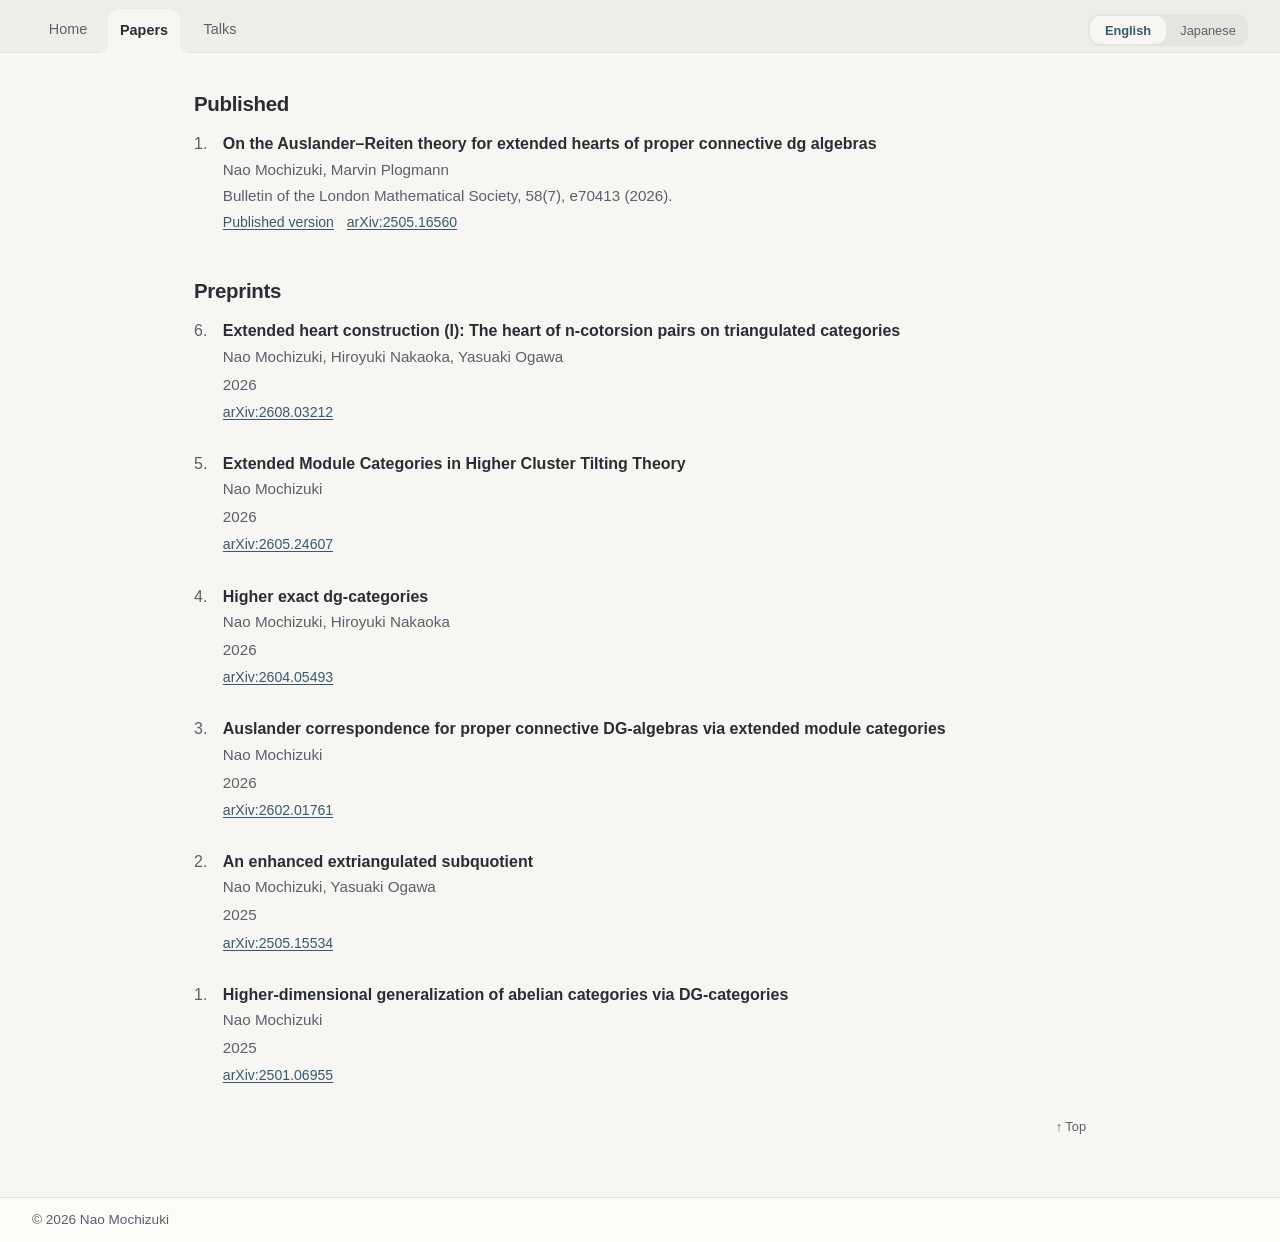
==== papers.html @ cc618078 "Slightly enlarge profile link text while keeping one row" ====
<!DOCTYPE html>
<html lang="en">
<head>
    <meta charset="UTF-8">
    <meta name="viewport" content="width=device-width, initial-scale=1.0">
    <meta name="description" content="Nao Mochizuki's papers">
    <link rel="canonical" href="https://naokichi118.github.io/papers.html">
    <title>Papers | Nao Mochizuki</title>
    <link rel="icon" href="favicon.svg" type="image/svg+xml">
    <link rel="stylesheet" href="styles.20261114.min.css?v=20261118-linktype">
</head>
<body data-lang="en">
    <header class="site-header">
        <div class="container header-top">
            <div class="header-actions nav-actions">
                <a class="header-link" href="/?v=20261112-13">
                    Home
                </a>
                <a class="header-link" href="papers.html?v=20261112-13" aria-current="page">
                    Papers
                </a>
                <a class="header-link" href="talks.html?v=20261112-13">
                    Talks
                </a>
            </div>
            <div class="header-actions language-actions" role="group" aria-label="Language">
                <button class="language-option" type="button" data-language="en" aria-pressed="true">English</button>
                <button class="language-option" type="button" data-language="ja" aria-pressed="false">Japanese</button>
            </div>
        </div>
    </header>

    <main id="page-top">
        <div class="container content-page">
            <div class="main-content">
                <section class="section alt">
                    <div class="content-section-inner">
                        <h2>Published</h2>
                        <div class="published-grid">
                            <article class="published-card">
                                <div class="published-header">
                                    <h3 class="published-title">On the Auslander–Reiten theory for extended hearts of proper connective dg algebras</h3>
                                </div>
                                <p class="published-authors">Nao Mochizuki, Marvin Plogmann</p>
                                <p class="published-venue">Bulletin of the London Mathematical Society, 58(7), e70413 (2026).</p>
                                <div class="published-links">
                                    <a href="https://londmathsoc.onlinelibrary.wiley.com/doi/full/10.1112/blms.70413" class="badge-arxiv" target="_blank" rel="noopener noreferrer">Published version</a>
                                    <a href="https://arxiv.org/abs/2505.16560" class="badge-arxiv" target="_blank" rel="noopener noreferrer">arXiv:2505.16560</a>
                                </div>
                            </article>
                        </div>
                    </div>
                </section>

                <section class="section">
                    <div class="content-section-inner">
                        <h2>Preprints</h2>
                        <div class="preprints-grid">
                            <article class="preprint-card">
                                <div class="preprint-header">
                                    <h3 class="preprint-title">Extended heart construction (I): The heart of n-cotorsion pairs on triangulated categories</h3>
                                </div>
                                <p class="preprint-authors">Nao Mochizuki, Hiroyuki Nakaoka, Yasuaki Ogawa</p>
                                <p class="paper-year">2026</p>
                                <div class="preprint-links">
                                    <a href="https://arxiv.org/abs/2608.03212" class="badge-arxiv" target="_blank" rel="noopener noreferrer">arXiv:2608.03212</a>
                                </div>
                            </article>
                            <article class="preprint-card">
                                <div class="preprint-header">
                                    <h3 class="preprint-title">Extended Module Categories in Higher Cluster Tilting Theory</h3>
                                </div>
                                <p class="preprint-authors">Nao Mochizuki</p>
                                <p class="paper-year">2026</p>
                                <div class="preprint-links">
                                    <a href="https://arxiv.org/abs/2605.24607" class="badge-arxiv" target="_blank" rel="noopener noreferrer">arXiv:2605.24607</a>
                                </div>
                            </article>
                            <article class="preprint-card">
                                <div class="preprint-header">
                                    <h3 class="preprint-title">Higher exact dg-categories</h3>
                                </div>
                                <p class="preprint-authors">Nao Mochizuki, Hiroyuki Nakaoka</p>
                                <p class="paper-year">2026</p>
                                <div class="preprint-links">
                                    <a href="https://arxiv.org/abs/2604.05493" class="badge-arxiv" target="_blank" rel="noopener noreferrer">arXiv:2604.05493</a>
                                </div>
                            </article>
                            <article class="preprint-card">
                                <div class="preprint-header">
                                    <h3 class="preprint-title">Auslander correspondence for proper connective DG-algebras via extended module categories</h3>
                                </div>
                                <p class="preprint-authors">Nao Mochizuki</p>
                                <p class="paper-year">2026</p>
                                <div class="preprint-links">
                                    <a href="https://arxiv.org/abs/2602.01761" class="badge-arxiv" target="_blank" rel="noopener noreferrer">arXiv:2602.01761</a>
                                </div>
                            </article>
                            <article class="preprint-card">
                                <div class="preprint-header">
                                    <h3 class="preprint-title">An enhanced extriangulated subquotient</h3>
                                </div>
                                <p class="preprint-authors">Nao Mochizuki, Yasuaki Ogawa</p>
                                <p class="paper-year">2025</p>
                                <div class="preprint-links">
                                    <a href="https://arxiv.org/abs/2505.15534" class="badge-arxiv" target="_blank" rel="noopener noreferrer">arXiv:2505.15534</a>
                                </div>
                            </article>
                            <article class="preprint-card">
                                <div class="preprint-header">
                                    <h3 class="preprint-title">Higher-dimensional generalization of abelian categories via DG-categories</h3>
                                </div>
                                <p class="preprint-authors">Nao Mochizuki</p>
                                <p class="paper-year">2025</p>
                                <div class="preprint-links">
                                    <a href="https://arxiv.org/abs/2501.06955" class="badge-arxiv" target="_blank" rel="noopener noreferrer">arXiv:2501.06955</a>
                                </div>
                            </article>
                        </div>
                    </div>
                </section>
                <div class="page-top-row"><a class="talk-top-link" href="#page-top">↑ Top</a></div>
            </div>
        </div>
    </main>

    <footer class="site-footer">
        <div class="container">
            <p>&copy; <span id="current-year"></span> Nao Mochizuki</p>
        </div>
    </footer>

    <script src="script.js?v=20261118-segment"></script>
</body>
</html>
---- styles.20261114.min.css ----
:root{--primary-color:#292e35;--secondary-color:#59616a;--accent-color:#385a70;--text-color:#292e35;--bg-color:#f7f6f2;--subtle-bg:#f0f1f2;--white:#fcfbf8;--border-color:#e1e3e5;--hover-color:#254457;--surface-shadow:0 8px 24px rgba(23,32,51,0.06);}*{margin:0;padding:0;box-sizing:border-box;}body{font-family:-apple-system,BlinkMacSystemFont,'Segoe UI','Roboto','Helvetica','Arial','Noto Sans JP',sans-serif;line-height:1.65;color:var(--text-color);background-color:var(--bg-color);-webkit-font-smoothing:antialiased;}.container{width:min(100%,1280px);margin:0 auto;padding:0 clamp(18px,3vw,32px);}.site-header{border-bottom:1px solid var(--border-color);padding:0.9rem 0;background-color:rgba(252,251,248,0.96);}.header-top{display:flex;justify-content:space-between;align-items:flex-start;gap:1rem;}.header-actions{display:flex;align-items:center;gap:0.5rem;flex-wrap:wrap;}.nav-actions{justify-content:flex-start;}.language-actions{justify-content:flex-end;margin-left:auto;}.header-link{background-color:var(--white);color:var(--text-color);border:1px solid var(--border-color);padding:0.42rem 0.85rem;border-radius:999px;cursor:pointer;font-size:0.9rem;font-weight:600;transition:background-color 0.2s ease,border-color 0.2s ease,color 0.2s ease;text-decoration:none;display:inline-flex;align-items:center;justify-content:center;}.nav-actions .header-link{width:5rem;height:2.5rem;flex:0 0 5rem;padding:0;border-radius:8px;}.header-link:hover{background-color:var(--subtle-bg);border-color:#bdbdbd;}.nav-actions .header-link[aria-current="page"]{background-color:#eaf0f4;}.header-link:focus-visible,.sidebar-link-button:focus-visible{outline:2px solid var(--hover-color);outline-offset:2px;}body[data-lang="en"] [lang="ja"]{display:none !important;}body[data-lang="ja"] [lang="en"]{display:none !important;}body[data-lang="en"] .talk-event-native[lang="ja"]{display:block !important;}.page-layout{display:grid;grid-template-columns:clamp(230px,21vw,300px) minmax(0,1fr);gap:clamp(1.25rem,2.5vw,2.25rem);align-items:start;padding-top:2rem;padding-bottom:3rem;}.content-page{padding-top:2rem;padding-bottom:3rem;}.sidebar{position:sticky;top:20px;border:1px solid var(--border-color);border-radius:16px;overflow:hidden;background-color:var(--white);box-shadow:var(--surface-shadow);}.sidebar-inner{padding:clamp(1rem,1.8vw,1.35rem);}.sidebar-image{width:100%;max-width:100%;margin-bottom:1rem;}.sidebar-image img{display:block;width:100%;aspect-ratio:16 / 10;object-fit:cover;object-position:center 12%;border-radius:12px;border:1px solid var(--border-color);}.sidebar-text h1{font-size:clamp(1.5rem,2vw,1.8rem);line-height:1.2;margin-bottom:0.65rem;}.sidebar-text h1 span{display:block;font-size:1em;color:var(--primary-color);margin-top:0;}.sidebar-links{container-type:inline-size;container-name:profile-links;margin-top:1rem;padding-top:1rem;border-top:1px solid var(--border-color);}.sidebar-links h2{font-size:0.95rem;font-weight:700;letter-spacing:0.04em;margin-bottom:0.85rem;color:var(--secondary-color);}.lead{font-size:0.92rem;line-height:1.55;color:var(--secondary-color);margin-bottom:0.35rem;}.main-content{min-width:0;}.content-section-inner{padding:0;}main{padding:0;}.section{padding:clamp(1.25rem,2vw,1.75rem);background-color:var(--white);border:1px solid var(--border-color);border-radius:16px;box-shadow:0 2px 10px rgba(23,32,51,0.035);}.section.alt{background-color:var(--white);}.sidebar.section{padding:0;box-shadow:var(--surface-shadow);}.section + .section{margin-top:1rem;}.section h2{font-size:clamp(1.28rem,1.6vw,1.5rem);line-height:1.25;letter-spacing:-0.015em;margin-bottom:1rem;padding-bottom:0.65rem;border-bottom:1px solid var(--border-color);}.section p,.section li{font-size:1rem;}.sidebar .lead{font-size:0.92rem;}.content-section-inner > p{max-width:75ch;}.profile-list,.career-list,.links-list{padding-left:1.25rem;}.profile-list{margin-top:0.75rem;}.profile-list li,.career-list li,.links-list li{margin-bottom:0.55rem;}.profile-list li::marker,.career-list li::marker{color:var(--accent-color);}.sidebar-links-list{list-style:none;padding-left:0;display:grid;grid-template-columns:repeat(2,minmax(0,1fr));gap:0.3rem;width:100%;}.sidebar-links-list li{margin-bottom:0;min-width:0;}.sidebar-links-list li:first-child{grid-column:1 / -1;}@container profile-links (min-width:360px){.sidebar-links-list{grid-template-columns:repeat(3,minmax(0,1fr));}.sidebar-links-list li:first-child{grid-column:auto;}}.sidebar-link-button{display:flex;align-items:center;justify-content:center;width:100%;height:44px;min-height:44px;padding:0.25rem 0.15rem;border:1px solid var(--border-color);border-radius:8px;background-color:var(--white);color:var(--text-color);text-decoration:none;font-size:0.8rem;line-height:1.3;letter-spacing:normal;white-space:nowrap;font-weight:600;transition:transform 0.15s ease,background-color 0.2s ease,border-color 0.2s ease,box-shadow 0.2s ease;box-shadow:0 1px 2px rgba(17,17,17,0.04);}.sidebar-link-button > span:last-child{min-width:0;white-space:nowrap;}.sidebar-link-button:hover{transform:translateY(-1px);background-color:var(--white);border-color:#bdbdbd;color:var(--text-color);box-shadow:0 4px 12px rgba(17,17,17,0.08);}.sidebar-link-icon{display:inline-flex;flex:0 0 14px;width:14px;height:14px;object-fit:contain;margin-right:3px;}.organization-grid,.preprints-grid,.published-grid,.talks-grid{display:grid;gap:0.8rem;}.preprint-card,.published-card,.talk-card{border:1px solid var(--border-color);border-radius:12px;background-color:#fbfcfe;padding:1rem 1.1rem;box-shadow:none;}.organization-title{font-size:1rem;line-height:1.5;margin-bottom:0.5rem;}.organization-meta{color:var(--secondary-color);font-size:0.92em;}.organization-meta strong{font-size:0.95em;}.preprint-card::before{width:fit-content;justify-self:start;content:"#" attr(data-order);display:inline-flex;align-items:center;border-radius:999px;padding:0.12rem 0.55rem;margin-top:0.1rem;background-color:#edf3ff;border:1px solid #cddcff;color:var(--accent-color);font-size:0.82rem;font-weight:600;line-height:1.3;grid-column:1;grid-row:1;}.preprint-card{display:grid;grid-template-columns:auto minmax(0,1fr);column-gap:0.65rem;align-items:start;}.preprint-header{display:flex;justify-content:space-between;align-items:flex-start;gap:0.8rem;grid-column:2;grid-row:1;min-width:0;}.preprint-title{font-size:1rem;line-height:1.5;}.preprint-authors{margin-top:0.65rem;color:var(--secondary-color);grid-column:1 / -1;}.preprint-links{margin-top:0.75rem;grid-column:1 / -1;}.published-card{border-color:#c8d0de;background:linear-gradient(180deg,#fbfcff 0%,#ffffff 100%);padding:1.15rem 1.2rem;display:grid;grid-template-columns:auto minmax(0,1fr);column-gap:0.65rem;row-gap:0.4rem;align-items:start;}.published-card::before{content:"#" attr(data-order);display:inline-flex;align-items:center;border-radius:999px;padding:0.12rem 0.55rem;background-color:#edf3ff;border:1px solid #cddcff;color:var(--accent-color);font-size:0.82rem;font-weight:600;line-height:1.3;width:fit-content;margin-top:0.1rem;grid-column:1;grid-row:1;}.published-header{display:flex;justify-content:space-between;align-items:flex-start;gap:0.8rem;grid-column:2;grid-row:1;min-width:0;}.published-title{font-size:1rem;line-height:1.5;margin:0;}.published-authors{margin:0;color:var(--secondary-color);line-height:1.45;grid-column:1 / -1;}.published-venue{margin:0;font-size:0.95rem;font-weight:600;color:var(--secondary-color);line-height:1.35;grid-column:1 / -1;}.published-links{margin-top:0.05rem;display:flex;flex-wrap:wrap;gap:0.45rem;grid-column:1 / -1;}.talk-header{display:flex;justify-content:space-between;align-items:flex-start;gap:0.8rem;}.talk-title{font-size:1rem;line-height:1.5;}.talk-date{border:1px solid var(--border-color);border-radius:999px;padding:0.12rem 0.55rem;font-size:0.85rem;color:var(--secondary-color);line-height:1.3;white-space:nowrap;}.talk-event{margin-top:0.3rem;color:var(--secondary-color);font-size:0.92em;}.section .organization-meta,.section .preprint-authors,.section .published-authors,.section .published-venue,.section .talk-event,.section .talk-location{font-size:1rem;line-height:1.5;}.organization-meta strong{font-size:inherit;}.badge-arxiv{display:inline-flex;align-items:center;border-radius:999px;padding:0.2rem 0.65rem;background-color:#edf3ff;border:1px solid #cddcff;font-size:0.88rem;font-weight:600;text-decoration:none;}a{color:var(--accent-color);}a:hover{color:var(--hover-color);}.site-footer{border-top:1px solid var(--border-color);padding:.75rem 0;color:var(--secondary-color);background-color:var(--white);}.site-footer p{font-size:.85rem;line-height:1.5;}@media (max-width:900px){.sidebar-link-button{font-size:0.8rem;}.page-layout{grid-template-columns:1fr;gap:1.25rem;padding-top:1.25rem;}.sidebar{position:static;}.sidebar-inner{display:grid;grid-template-columns:minmax(160px,220px) minmax(0,1fr);column-gap:1.25rem;align-items:center;}.sidebar-image{max-width:220px;margin-bottom:0;grid-row:1 / span 2;}.sidebar-links{grid-column:2;margin-top:0.75rem;padding-top:0.75rem;}}@media (max-width:768px){.container{width:100%;padding:0 18px;}.container.content-page{padding-top:1.25rem;padding-bottom:2rem;}.header-top{flex-direction:row;align-items:center;gap:0.5rem;padding-inline:12px;}.header-actions{flex-wrap:nowrap;gap:0.25rem;}.language-actions{justify-content:flex-end;margin-left:auto;flex:0 0 auto;}.header-link{padding:0.4rem 0.5rem;min-height:44px;font-size:0.8125rem;white-space:nowrap;}.nav-actions .header-link{width:3.75rem;height:44px;flex-basis:3.75rem;padding:0;}.site-header{padding:0.8rem 0;}.section{padding:1.1rem;}.section + .section{margin-top:0.5rem;}.content-section-inner{padding:0;}}@media (max-width:600px){.preprint-card,.published-card{grid-template-columns:minmax(0,1fr) auto;row-gap:0.65rem;padding:1rem;}.preprint-card::before,.published-card::before{grid-column:1;grid-row:1;margin-top:0;}.preprint-header,.published-header{display:contents;}.preprint-title,.published-title{grid-column:1 / -1;grid-row:2;}.preprint-authors,.preprint-links,.published-links{margin-top:0;}.sidebar-inner{display:block;}.sidebar-image{max-width:min(220px,100%);margin:0 auto 1rem;}.sidebar-text{text-align:center;}.sidebar-links{margin-top:0.85rem;}}@media (max-width:480px){.sidebar-image{max-width:min(220px,100%);}.sidebar-text h1{font-size:1.55rem;}.section p,.section li{font-size:0.95rem;}.talk-header{flex-direction:column-reverse;gap:0.4rem;}}.language-actions{gap:0;flex-wrap:nowrap;border:1px solid var(--border-color);border-radius:8px;overflow:hidden;}.language-option{width:5.5rem;height:38px;border:0;padding:0;background:var(--white);color:var(--text-color);font-family:inherit;font-size:0.9rem;font-weight:600;cursor:pointer;}.language-option + .language-option{border-left:1px solid var(--border-color);}.language-option[aria-pressed="true"]{background:#eaf0f4;}.language-option:focus-visible{outline:2px solid var(--accent-color);outline-offset:-3px;}@media (max-width:768px){.language-option{width:64px;height:42px;font-size:12px;}}@media (max-width:360px){.nav-actions .header-link{width:48px;flex-basis:48px;font-size:12px;}}.affiliation-university{white-space:nowrap;}@media (max-width:768px){.container.page-layout{padding-top:1.25rem;padding-bottom:3rem;}}.sidebar .profile-email{margin-top:0.6rem;font-size:0.8rem;overflow-wrap:anywhere;color:var(--secondary-color);}.sidebar-links-list{grid-template-columns:1fr;}@container profile-links (min-width:360px){.sidebar-links-list{grid-template-columns:repeat(2,minmax(0,1fr));}}.sidebar-links-list .sidebar-link-button{width:fit-content;height:auto;min-height:0;padding:3px 0;margin-inline:auto;border:0;border-radius:0;background:transparent;color:var(--accent-color);font-size:0.8rem;font-weight:400;box-shadow:none;transition:none;}.sidebar-links-list .sidebar-link-button:hover{transform:none;background:transparent;box-shadow:none;text-decoration:underline;}.organization-grid{gap:1rem;}.organization-item{padding:0;border:0;background:none;box-shadow:none;}.organization-item .organization-title{font-size:0.95rem;font-weight:600;margin-bottom:0.2rem;line-height:1.45;}.organization-item .organization-meta{font-size:0.85rem;line-height:1.5;margin:0.1rem 0;}.preprints-grid,.published-grid,.talks-grid{gap:0.65rem;}.preprint-card,.published-card,.talk-card{padding:0.75rem 0.9rem;}.preprint-header,.published-header,.talk-header{gap:0.6rem;}.preprint-authors{margin-top:0.45rem;}.preprint-links{margin-top:0.5rem;}@media (max-width:600px){.preprint-card,.published-card{row-gap:0.5rem;}.preprint-authors,.preprint-links{margin-top:0;}}.preprint-card,.published-card{padding:0.6rem 0.8rem;row-gap:0.3rem;}.preprints-grid,.published-grid{gap:0.5rem;}.preprint-authors,.preprint-links{margin-top:0.25rem;}.preprint-links,.published-links{display:flex;flex-wrap:wrap;gap:0.25rem 0.8rem;}.preprint-links .badge-arxiv,.published-links .badge-arxiv{display:inline;border:0;border-radius:0;background:none;padding:0;font-size:0.88rem;font-weight:400;text-decoration:underline;text-underline-offset:2px;}@media (max-width:600px){.preprint-authors,.preprint-links{margin-top:0;}}@media (min-width:901px){.sidebar-inner{padding:.8rem;}}@media (max-width:600px){.sidebar-image{max-width:min(280px,100%);margin-bottom:.8rem;}}.page-layout > .main-content > .section{padding:.35rem .25rem;border:0;border-radius:0;background:transparent;box-shadow:none;}.page-layout > .main-content > .section + .section{margin-top:2rem;}.page-layout > .main-content > .section h2{border-bottom:0;padding-bottom:0;margin-bottom:.8rem;}.content-page > .main-content > .section{padding:.35rem .25rem;border:0;border-radius:0;background:transparent;box-shadow:none;}.content-page > .main-content > .section + .section{margin-top:2rem;}.content-page > .main-content > .section h2{border-bottom:0;padding-bottom:0;margin-bottom:1rem;}.content-page .preprint-card,.content-page .published-card,.content-page .talk-card{padding:0;border:0;border-radius:0;background:transparent;box-shadow:none;}.content-page .preprints-grid,.content-page .published-grid,.content-page .talks-grid{gap:1.5rem;}.talk-event a{text-decoration:underline;text-underline-offset:2px;}.content-page .preprint-card,.content-page .published-card{display:block;}.content-page .preprint-card::before,.content-page .published-card::before{display:none;}.content-page .preprint-header,.content-page .published-header{display:block;}.content-page .preprint-title,.content-page .published-title{font-weight:600;}.content-page .preprint-authors,.content-page .published-authors,.content-page .published-venue,.content-page .paper-year{margin:.2rem 0 0;font-size:.95rem;font-weight:400;}.content-page .paper-year{color:var(--secondary-color);}.content-page .preprint-links,.content-page .published-links{margin-top:.25rem;}.content-page .talk-header{display:block;}.content-page .talk-title{font-weight:600;}.content-page .talk-date{border:0;border-radius:0;background:transparent;padding:0;margin-top:.2rem;font-size:.9rem;font-weight:400;}.content-page .talk-event,.content-page .talk-location{margin-top:.2rem;font-size:.95rem;}.content-page .preprint-card,.content-page .published-card,.content-page .talk-card{position:relative;padding-left:1.8rem;}.content-page .preprint-card::before,.content-page .published-card::before,.content-page .talk-card::before{content:attr(data-order) ".";display:block;position:absolute;left:0;top:0;margin:0;padding:0;border:0;border-radius:0;background:transparent;color:var(--secondary-color);font-size:1rem;line-height:1.5;font-weight:400;}.profile-list li::marker{color:var(--secondary-color);}.container.content-page{max-width:964px;}.content-page .preprints-grid,.content-page .published-grid,.content-page .talks-grid{gap:1.75rem;}.content-page .preprint-authors,.content-page .published-authors{margin-top:.15rem;}.talk-year-heading{font-size:1.15rem;line-height:1.4;color:var(--primary-color);margin:1rem 0 -.75rem;font-weight:600;}.talk-year-heading:first-child{margin-top:0;}.header-top{align-items:center;flex-wrap:nowrap;gap:.5rem;}.nav-actions{gap:.25rem;flex-wrap:nowrap;}.nav-actions .header-link{width:4.5rem;flex:0 0 4.5rem;height:44px;border:0;border-radius:5px;background:transparent;box-shadow:none;font-size:.9rem;font-weight:500;transition:none;text-decoration:none;}.nav-actions .header-link:hover{background:transparent;color:var(--accent-color);}.nav-actions .header-link[aria-current="page"]{background:#edf2f4;color:var(--accent-color);}.language-actions{border:0;border-radius:5px;background:#f0f1ef;}.language-option{width:74px;height:44px;background:transparent;font-size:.8rem;font-weight:500;}.language-option + .language-option{border-left:0;}.language-option[aria-pressed="true"]{background:#edf2f4;color:var(--accent-color);}@media (max-width:768px){.nav-actions .header-link{width:54px;flex-basis:54px;font-size:13px;}.language-option{width:60px;font-size:11px;}}@media (max-width:360px){.header-top{gap:.25rem;}.nav-actions{gap:0;}.nav-actions .header-link{width:46px;flex-basis:46px;}.language-option{width:56px;}}.site-header{padding:.65rem 0 0;background:#eeede8;}.header-top{align-items:flex-end;}.nav-actions{align-items:flex-end;}.nav-actions .header-link{position:relative;border-radius:12px 12px 0 0;background:transparent;color:var(--secondary-color);}.nav-actions .header-link[aria-current="page"]{z-index:1;margin-bottom:-1px;height:45px;background:var(--bg-color);color:var(--primary-color);font-weight:600;}.nav-actions .header-link[aria-current="page"]::before,.nav-actions .header-link[aria-current="page"]::after{content:"";position:absolute;bottom:0;width:10px;height:10px;pointer-events:none;}.nav-actions .header-link[aria-current="page"]::before{left:-10px;background:radial-gradient(circle at 0 0,transparent 10px,var(--bg-color) 10.5px);}.nav-actions .header-link[aria-current="page"]::after{right:-10px;background:radial-gradient(circle at 100% 0,transparent 10px,var(--bg-color) 10.5px);}.language-actions{margin-bottom:6px;}.site-header{padding-top:.5rem;}.nav-actions .header-link[aria-current="page"]{height:44px;}.language-actions{margin-bottom:0;}.language-actions{position:relative;isolation:isolate;overflow:visible;background:transparent;border-radius:12px;}.language-actions::before{content:"";position:absolute;inset:6px 0;z-index:-2;border-radius:12px;background:#e5e5df;}.language-option,.language-option[aria-pressed="true"]{position:relative;background:transparent;color:var(--secondary-color);border-radius:12px;transition:none;}.language-option[aria-pressed="true"]{color:var(--accent-color);font-weight:600;}.language-option[aria-pressed="true"]::before{content:"";position:absolute;inset:8px 2px;z-index:-1;border-radius:10px;background:var(--bg-color);}.language-option{width:80px;}@media (max-width:768px){.language-option{width:66px;}}@media (max-width:360px){.language-option{width:62px;}}.talks-heading-row{display:flex;align-items:center;gap:1rem;margin-bottom:1.25rem;}.content-page > .main-content > .section .talks-heading-row h2{margin:0;padding:0;}.talk-year-nav{display:flex;gap:.35rem;}.talk-year-nav a{display:inline-flex;align-items:center;justify-content:center;min-width:52px;min-height:44px;padding:0 .5rem;border-radius:8px;background:#eeede8;color:var(--accent-color);font-size:.85rem;text-decoration:none;}.talk-year-nav a:hover{background:#e5e5df;}.talk-year-heading{scroll-margin-top:70px;}#talks-top{scroll-margin-top:70px;}.talk-top-link{justify-self:end;display:inline-flex;align-items:center;min-height:44px;padding:0 .25rem;color:var(--secondary-color);font-size:.8rem;text-decoration:none;}.talk-top-link:hover{color:var(--accent-color);}.page-top-row{display:flex;justify-content:flex-end;margin-top:.75rem;}#page-top{scroll-margin-top:60px;}.sidebar-links{border-top:0;padding-top:0;}.sidebar-links-list{display:flex;flex-wrap:nowrap;justify-content:center;gap:4px;width:calc(100% + 16px);margin-inline:-8px;}.sidebar-links-list li{flex:0 0 auto;}.sidebar-links-list .sidebar-link-button{font-size:12px;}.sidebar-links-list .sidebar-link-icon{width:12px;height:12px;flex-basis:12px;margin-right:1px;}@container profile-links (min-width:250px){.sidebar-links-list{gap:6px;}.sidebar-links-list .sidebar-link-button{font-size:13px;}.sidebar-links-list .sidebar-link-icon{width:14px;height:14px;flex-basis:14px;margin-right:2px;}}
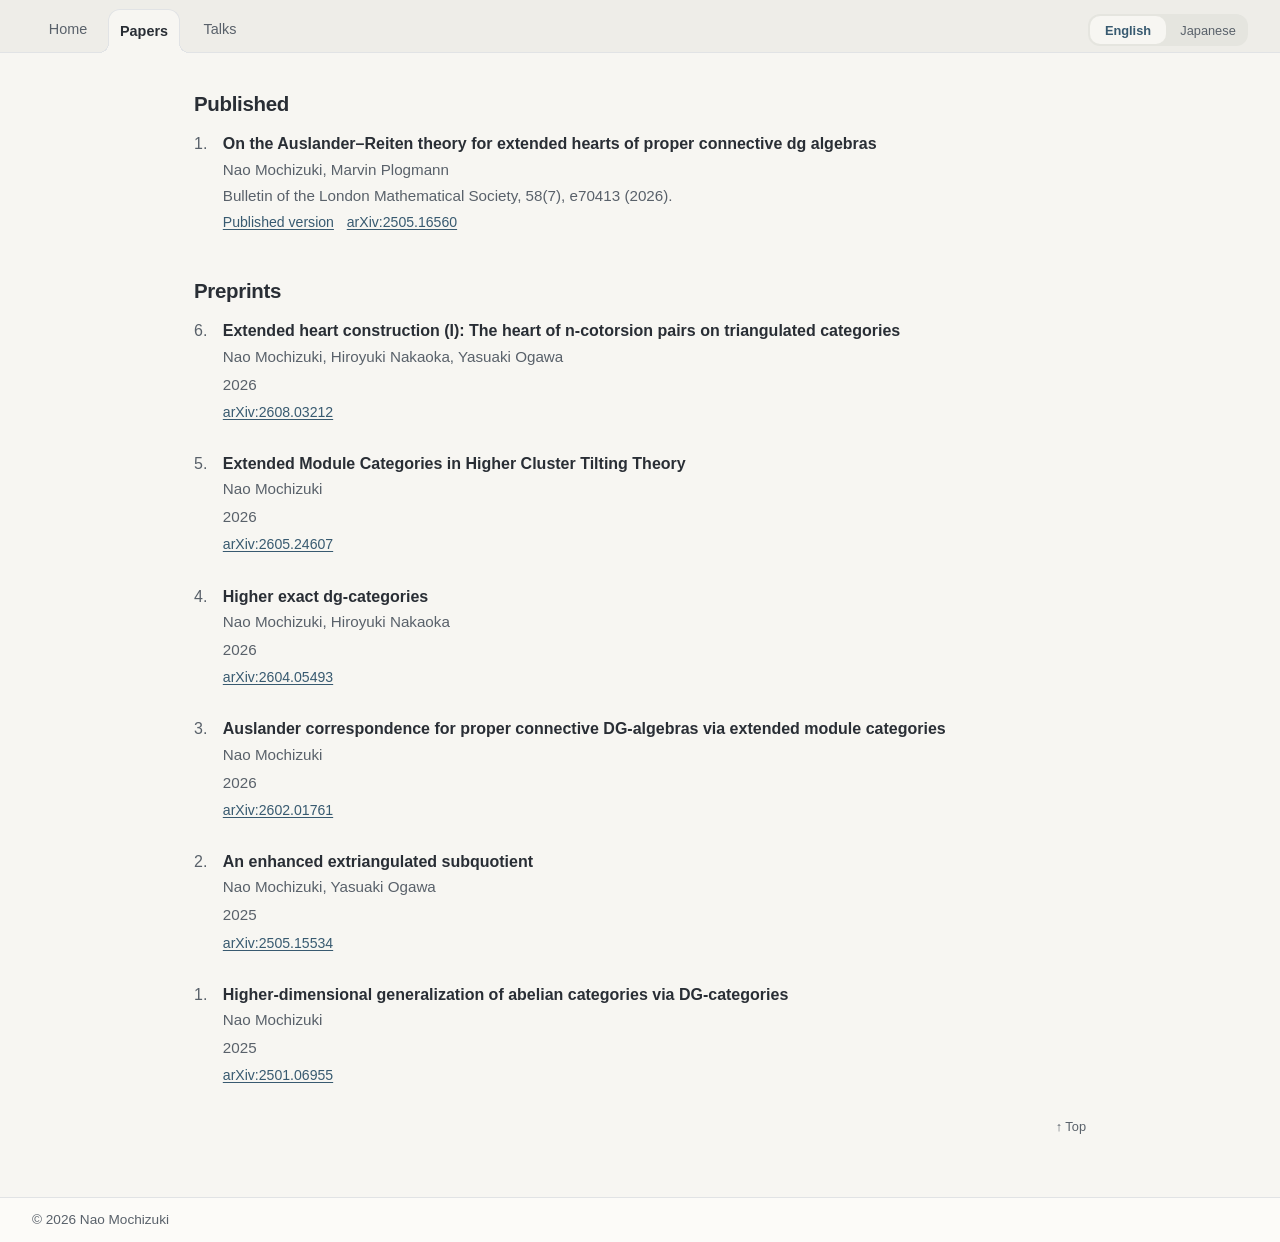
==== commit 3b35d985: "Smooth tab outlines and enlarge desktop email instead of year links" ====
--- a/papers.html
+++ b/papers.html
@@ -7,7 +7,7 @@
     <link rel="canonical" href="https://naokichi118.github.io/papers.html">
     <title>Papers | Nao Mochizuki</title>
     <link rel="icon" href="favicon.svg" type="image/svg+xml">
-    <link rel="stylesheet" href="styles.20261114.min.css?v=20261118-linktype">
+    <link rel="stylesheet" href="styles.20261114.min.css?v=20261118-tab-outline">
 </head>
 <body data-lang="en">
     <header class="site-header">
--- a/styles.20261114.min.css
+++ b/styles.20261114.min.css
@@ -1 +1 @@
-:root{--primary-color:#292e35;--secondary-color:#59616a;--accent-color:#385a70;--text-color:#292e35;--bg-color:#f7f6f2;--subtle-bg:#f0f1f2;--white:#fcfbf8;--border-color:#e1e3e5;--hover-color:#254457;--surface-shadow:0 8px 24px rgba(23,32,51,0.06);}*{margin:0;padding:0;box-sizing:border-box;}body{font-family:-apple-system,BlinkMacSystemFont,'Segoe UI','Roboto','Helvetica','Arial','Noto Sans JP',sans-serif;line-height:1.65;color:var(--text-color);background-color:var(--bg-color);-webkit-font-smoothing:antialiased;}.container{width:min(100%,1280px);margin:0 auto;padding:0 clamp(18px,3vw,32px);}.site-header{border-bottom:1px solid var(--border-color);padding:0.9rem 0;background-color:rgba(252,251,248,0.96);}.header-top{display:flex;justify-content:space-between;align-items:flex-start;gap:1rem;}.header-actions{display:flex;align-items:center;gap:0.5rem;flex-wrap:wrap;}.nav-actions{justify-content:flex-start;}.language-actions{justify-content:flex-end;margin-left:auto;}.header-link{background-color:var(--white);color:var(--text-color);border:1px solid var(--border-color);padding:0.42rem 0.85rem;border-radius:999px;cursor:pointer;font-size:0.9rem;font-weight:600;transition:background-color 0.2s ease,border-color 0.2s ease,color 0.2s ease;text-decoration:none;display:inline-flex;align-items:center;justify-content:center;}.nav-actions .header-link{width:5rem;height:2.5rem;flex:0 0 5rem;padding:0;border-radius:8px;}.header-link:hover{background-color:var(--subtle-bg);border-color:#bdbdbd;}.nav-actions .header-link[aria-current="page"]{background-color:#eaf0f4;}.header-link:focus-visible,.sidebar-link-button:focus-visible{outline:2px solid var(--hover-color);outline-offset:2px;}body[data-lang="en"] [lang="ja"]{display:none !important;}body[data-lang="ja"] [lang="en"]{display:none !important;}body[data-lang="en"] .talk-event-native[lang="ja"]{display:block !important;}.page-layout{display:grid;grid-template-columns:clamp(230px,21vw,300px) minmax(0,1fr);gap:clamp(1.25rem,2.5vw,2.25rem);align-items:start;padding-top:2rem;padding-bottom:3rem;}.content-page{padding-top:2rem;padding-bottom:3rem;}.sidebar{position:sticky;top:20px;border:1px solid var(--border-color);border-radius:16px;overflow:hidden;background-color:var(--white);box-shadow:var(--surface-shadow);}.sidebar-inner{padding:clamp(1rem,1.8vw,1.35rem);}.sidebar-image{width:100%;max-width:100%;margin-bottom:1rem;}.sidebar-image img{display:block;width:100%;aspect-ratio:16 / 10;object-fit:cover;object-position:center 12%;border-radius:12px;border:1px solid var(--border-color);}.sidebar-text h1{font-size:clamp(1.5rem,2vw,1.8rem);line-height:1.2;margin-bottom:0.65rem;}.sidebar-text h1 span{display:block;font-size:1em;color:var(--primary-color);margin-top:0;}.sidebar-links{container-type:inline-size;container-name:profile-links;margin-top:1rem;padding-top:1rem;border-top:1px solid var(--border-color);}.sidebar-links h2{font-size:0.95rem;font-weight:700;letter-spacing:0.04em;margin-bottom:0.85rem;color:var(--secondary-color);}.lead{font-size:0.92rem;line-height:1.55;color:var(--secondary-color);margin-bottom:0.35rem;}.main-content{min-width:0;}.content-section-inner{padding:0;}main{padding:0;}.section{padding:clamp(1.25rem,2vw,1.75rem);background-color:var(--white);border:1px solid var(--border-color);border-radius:16px;box-shadow:0 2px 10px rgba(23,32,51,0.035);}.section.alt{background-color:var(--white);}.sidebar.section{padding:0;box-shadow:var(--surface-shadow);}.section + .section{margin-top:1rem;}.section h2{font-size:clamp(1.28rem,1.6vw,1.5rem);line-height:1.25;letter-spacing:-0.015em;margin-bottom:1rem;padding-bottom:0.65rem;border-bottom:1px solid var(--border-color);}.section p,.section li{font-size:1rem;}.sidebar .lead{font-size:0.92rem;}.content-section-inner > p{max-width:75ch;}.profile-list,.career-list,.links-list{padding-left:1.25rem;}.profile-list{margin-top:0.75rem;}.profile-list li,.career-list li,.links-list li{margin-bottom:0.55rem;}.profile-list li::marker,.career-list li::marker{color:var(--accent-color);}.sidebar-links-list{list-style:none;padding-left:0;display:grid;grid-template-columns:repeat(2,minmax(0,1fr));gap:0.3rem;width:100%;}.sidebar-links-list li{margin-bottom:0;min-width:0;}.sidebar-links-list li:first-child{grid-column:1 / -1;}@container profile-links (min-width:360px){.sidebar-links-list{grid-template-columns:repeat(3,minmax(0,1fr));}.sidebar-links-list li:first-child{grid-column:auto;}}.sidebar-link-button{display:flex;align-items:center;justify-content:center;width:100%;height:44px;min-height:44px;padding:0.25rem 0.15rem;border:1px solid var(--border-color);border-radius:8px;background-color:var(--white);color:var(--text-color);text-decoration:none;font-size:0.8rem;line-height:1.3;letter-spacing:normal;white-space:nowrap;font-weight:600;transition:transform 0.15s ease,background-color 0.2s ease,border-color 0.2s ease,box-shadow 0.2s ease;box-shadow:0 1px 2px rgba(17,17,17,0.04);}.sidebar-link-button > span:last-child{min-width:0;white-space:nowrap;}.sidebar-link-button:hover{transform:translateY(-1px);background-color:var(--white);border-color:#bdbdbd;color:var(--text-color);box-shadow:0 4px 12px rgba(17,17,17,0.08);}.sidebar-link-icon{display:inline-flex;flex:0 0 14px;width:14px;height:14px;object-fit:contain;margin-right:3px;}.organization-grid,.preprints-grid,.published-grid,.talks-grid{display:grid;gap:0.8rem;}.preprint-card,.published-card,.talk-card{border:1px solid var(--border-color);border-radius:12px;background-color:#fbfcfe;padding:1rem 1.1rem;box-shadow:none;}.organization-title{font-size:1rem;line-height:1.5;margin-bottom:0.5rem;}.organization-meta{color:var(--secondary-color);font-size:0.92em;}.organization-meta strong{font-size:0.95em;}.preprint-card::before{width:fit-content;justify-self:start;content:"#" attr(data-order);display:inline-flex;align-items:center;border-radius:999px;padding:0.12rem 0.55rem;margin-top:0.1rem;background-color:#edf3ff;border:1px solid #cddcff;color:var(--accent-color);font-size:0.82rem;font-weight:600;line-height:1.3;grid-column:1;grid-row:1;}.preprint-card{display:grid;grid-template-columns:auto minmax(0,1fr);column-gap:0.65rem;align-items:start;}.preprint-header{display:flex;justify-content:space-between;align-items:flex-start;gap:0.8rem;grid-column:2;grid-row:1;min-width:0;}.preprint-title{font-size:1rem;line-height:1.5;}.preprint-authors{margin-top:0.65rem;color:var(--secondary-color);grid-column:1 / -1;}.preprint-links{margin-top:0.75rem;grid-column:1 / -1;}.published-card{border-color:#c8d0de;background:linear-gradient(180deg,#fbfcff 0%,#ffffff 100%);padding:1.15rem 1.2rem;display:grid;grid-template-columns:auto minmax(0,1fr);column-gap:0.65rem;row-gap:0.4rem;align-items:start;}.published-card::before{content:"#" attr(data-order);display:inline-flex;align-items:center;border-radius:999px;padding:0.12rem 0.55rem;background-color:#edf3ff;border:1px solid #cddcff;color:var(--accent-color);font-size:0.82rem;font-weight:600;line-height:1.3;width:fit-content;margin-top:0.1rem;grid-column:1;grid-row:1;}.published-header{display:flex;justify-content:space-between;align-items:flex-start;gap:0.8rem;grid-column:2;grid-row:1;min-width:0;}.published-title{font-size:1rem;line-height:1.5;margin:0;}.published-authors{margin:0;color:var(--secondary-color);line-height:1.45;grid-column:1 / -1;}.published-venue{margin:0;font-size:0.95rem;font-weight:600;color:var(--secondary-color);line-height:1.35;grid-column:1 / -1;}.published-links{margin-top:0.05rem;display:flex;flex-wrap:wrap;gap:0.45rem;grid-column:1 / -1;}.talk-header{display:flex;justify-content:space-between;align-items:flex-start;gap:0.8rem;}.talk-title{font-size:1rem;line-height:1.5;}.talk-date{border:1px solid var(--border-color);border-radius:999px;padding:0.12rem 0.55rem;font-size:0.85rem;color:var(--secondary-color);line-height:1.3;white-space:nowrap;}.talk-event{margin-top:0.3rem;color:var(--secondary-color);font-size:0.92em;}.section .organization-meta,.section .preprint-authors,.section .published-authors,.section .published-venue,.section .talk-event,.section .talk-location{font-size:1rem;line-height:1.5;}.organization-meta strong{font-size:inherit;}.badge-arxiv{display:inline-flex;align-items:center;border-radius:999px;padding:0.2rem 0.65rem;background-color:#edf3ff;border:1px solid #cddcff;font-size:0.88rem;font-weight:600;text-decoration:none;}a{color:var(--accent-color);}a:hover{color:var(--hover-color);}.site-footer{border-top:1px solid var(--border-color);padding:.75rem 0;color:var(--secondary-color);background-color:var(--white);}.site-footer p{font-size:.85rem;line-height:1.5;}@media (max-width:900px){.sidebar-link-button{font-size:0.8rem;}.page-layout{grid-template-columns:1fr;gap:1.25rem;padding-top:1.25rem;}.sidebar{position:static;}.sidebar-inner{display:grid;grid-template-columns:minmax(160px,220px) minmax(0,1fr);column-gap:1.25rem;align-items:center;}.sidebar-image{max-width:220px;margin-bottom:0;grid-row:1 / span 2;}.sidebar-links{grid-column:2;margin-top:0.75rem;padding-top:0.75rem;}}@media (max-width:768px){.container{width:100%;padding:0 18px;}.container.content-page{padding-top:1.25rem;padding-bottom:2rem;}.header-top{flex-direction:row;align-items:center;gap:0.5rem;padding-inline:12px;}.header-actions{flex-wrap:nowrap;gap:0.25rem;}.language-actions{justify-content:flex-end;margin-left:auto;flex:0 0 auto;}.header-link{padding:0.4rem 0.5rem;min-height:44px;font-size:0.8125rem;white-space:nowrap;}.nav-actions .header-link{width:3.75rem;height:44px;flex-basis:3.75rem;padding:0;}.site-header{padding:0.8rem 0;}.section{padding:1.1rem;}.section + .section{margin-top:0.5rem;}.content-section-inner{padding:0;}}@media (max-width:600px){.preprint-card,.published-card{grid-template-columns:minmax(0,1fr) auto;row-gap:0.65rem;padding:1rem;}.preprint-card::before,.published-card::before{grid-column:1;grid-row:1;margin-top:0;}.preprint-header,.published-header{display:contents;}.preprint-title,.published-title{grid-column:1 / -1;grid-row:2;}.preprint-authors,.preprint-links,.published-links{margin-top:0;}.sidebar-inner{display:block;}.sidebar-image{max-width:min(220px,100%);margin:0 auto 1rem;}.sidebar-text{text-align:center;}.sidebar-links{margin-top:0.85rem;}}@media (max-width:480px){.sidebar-image{max-width:min(220px,100%);}.sidebar-text h1{font-size:1.55rem;}.section p,.section li{font-size:0.95rem;}.talk-header{flex-direction:column-reverse;gap:0.4rem;}}.language-actions{gap:0;flex-wrap:nowrap;border:1px solid var(--border-color);border-radius:8px;overflow:hidden;}.language-option{width:5.5rem;height:38px;border:0;padding:0;background:var(--white);color:var(--text-color);font-family:inherit;font-size:0.9rem;font-weight:600;cursor:pointer;}.language-option + .language-option{border-left:1px solid var(--border-color);}.language-option[aria-pressed="true"]{background:#eaf0f4;}.language-option:focus-visible{outline:2px solid var(--accent-color);outline-offset:-3px;}@media (max-width:768px){.language-option{width:64px;height:42px;font-size:12px;}}@media (max-width:360px){.nav-actions .header-link{width:48px;flex-basis:48px;font-size:12px;}}.affiliation-university{white-space:nowrap;}@media (max-width:768px){.container.page-layout{padding-top:1.25rem;padding-bottom:3rem;}}.sidebar .profile-email{margin-top:0.6rem;font-size:0.8rem;overflow-wrap:anywhere;color:var(--secondary-color);}.sidebar-links-list{grid-template-columns:1fr;}@container profile-links (min-width:360px){.sidebar-links-list{grid-template-columns:repeat(2,minmax(0,1fr));}}.sidebar-links-list .sidebar-link-button{width:fit-content;height:auto;min-height:0;padding:3px 0;margin-inline:auto;border:0;border-radius:0;background:transparent;color:var(--accent-color);font-size:0.8rem;font-weight:400;box-shadow:none;transition:none;}.sidebar-links-list .sidebar-link-button:hover{transform:none;background:transparent;box-shadow:none;text-decoration:underline;}.organization-grid{gap:1rem;}.organization-item{padding:0;border:0;background:none;box-shadow:none;}.organization-item .organization-title{font-size:0.95rem;font-weight:600;margin-bottom:0.2rem;line-height:1.45;}.organization-item .organization-meta{font-size:0.85rem;line-height:1.5;margin:0.1rem 0;}.preprints-grid,.published-grid,.talks-grid{gap:0.65rem;}.preprint-card,.published-card,.talk-card{padding:0.75rem 0.9rem;}.preprint-header,.published-header,.talk-header{gap:0.6rem;}.preprint-authors{margin-top:0.45rem;}.preprint-links{margin-top:0.5rem;}@media (max-width:600px){.preprint-card,.published-card{row-gap:0.5rem;}.preprint-authors,.preprint-links{margin-top:0;}}.preprint-card,.published-card{padding:0.6rem 0.8rem;row-gap:0.3rem;}.preprints-grid,.published-grid{gap:0.5rem;}.preprint-authors,.preprint-links{margin-top:0.25rem;}.preprint-links,.published-links{display:flex;flex-wrap:wrap;gap:0.25rem 0.8rem;}.preprint-links .badge-arxiv,.published-links .badge-arxiv{display:inline;border:0;border-radius:0;background:none;padding:0;font-size:0.88rem;font-weight:400;text-decoration:underline;text-underline-offset:2px;}@media (max-width:600px){.preprint-authors,.preprint-links{margin-top:0;}}@media (min-width:901px){.sidebar-inner{padding:.8rem;}}@media (max-width:600px){.sidebar-image{max-width:min(280px,100%);margin-bottom:.8rem;}}.page-layout > .main-content > .section{padding:.35rem .25rem;border:0;border-radius:0;background:transparent;box-shadow:none;}.page-layout > .main-content > .section + .section{margin-top:2rem;}.page-layout > .main-content > .section h2{border-bottom:0;padding-bottom:0;margin-bottom:.8rem;}.content-page > .main-content > .section{padding:.35rem .25rem;border:0;border-radius:0;background:transparent;box-shadow:none;}.content-page > .main-content > .section + .section{margin-top:2rem;}.content-page > .main-content > .section h2{border-bottom:0;padding-bottom:0;margin-bottom:1rem;}.content-page .preprint-card,.content-page .published-card,.content-page .talk-card{padding:0;border:0;border-radius:0;background:transparent;box-shadow:none;}.content-page .preprints-grid,.content-page .published-grid,.content-page .talks-grid{gap:1.5rem;}.talk-event a{text-decoration:underline;text-underline-offset:2px;}.content-page .preprint-card,.content-page .published-card{display:block;}.content-page .preprint-card::before,.content-page .published-card::before{display:none;}.content-page .preprint-header,.content-page .published-header{display:block;}.content-page .preprint-title,.content-page .published-title{font-weight:600;}.content-page .preprint-authors,.content-page .published-authors,.content-page .published-venue,.content-page .paper-year{margin:.2rem 0 0;font-size:.95rem;font-weight:400;}.content-page .paper-year{color:var(--secondary-color);}.content-page .preprint-links,.content-page .published-links{margin-top:.25rem;}.content-page .talk-header{display:block;}.content-page .talk-title{font-weight:600;}.content-page .talk-date{border:0;border-radius:0;background:transparent;padding:0;margin-top:.2rem;font-size:.9rem;font-weight:400;}.content-page .talk-event,.content-page .talk-location{margin-top:.2rem;font-size:.95rem;}.content-page .preprint-card,.content-page .published-card,.content-page .talk-card{position:relative;padding-left:1.8rem;}.content-page .preprint-card::before,.content-page .published-card::before,.content-page .talk-card::before{content:attr(data-order) ".";display:block;position:absolute;left:0;top:0;margin:0;padding:0;border:0;border-radius:0;background:transparent;color:var(--secondary-color);font-size:1rem;line-height:1.5;font-weight:400;}.profile-list li::marker{color:var(--secondary-color);}.container.content-page{max-width:964px;}.content-page .preprints-grid,.content-page .published-grid,.content-page .talks-grid{gap:1.75rem;}.content-page .preprint-authors,.content-page .published-authors{margin-top:.15rem;}.talk-year-heading{font-size:1.15rem;line-height:1.4;color:var(--primary-color);margin:1rem 0 -.75rem;font-weight:600;}.talk-year-heading:first-child{margin-top:0;}.header-top{align-items:center;flex-wrap:nowrap;gap:.5rem;}.nav-actions{gap:.25rem;flex-wrap:nowrap;}.nav-actions .header-link{width:4.5rem;flex:0 0 4.5rem;height:44px;border:0;border-radius:5px;background:transparent;box-shadow:none;font-size:.9rem;font-weight:500;transition:none;text-decoration:none;}.nav-actions .header-link:hover{background:transparent;color:var(--accent-color);}.nav-actions .header-link[aria-current="page"]{background:#edf2f4;color:var(--accent-color);}.language-actions{border:0;border-radius:5px;background:#f0f1ef;}.language-option{width:74px;height:44px;background:transparent;font-size:.8rem;font-weight:500;}.language-option + .language-option{border-left:0;}.language-option[aria-pressed="true"]{background:#edf2f4;color:var(--accent-color);}@media (max-width:768px){.nav-actions .header-link{width:54px;flex-basis:54px;font-size:13px;}.language-option{width:60px;font-size:11px;}}@media (max-width:360px){.header-top{gap:.25rem;}.nav-actions{gap:0;}.nav-actions .header-link{width:46px;flex-basis:46px;}.language-option{width:56px;}}.site-header{padding:.65rem 0 0;background:#eeede8;}.header-top{align-items:flex-end;}.nav-actions{align-items:flex-end;}.nav-actions .header-link{position:relative;border-radius:12px 12px 0 0;background:transparent;color:var(--secondary-color);}.nav-actions .header-link[aria-current="page"]{z-index:1;margin-bottom:-1px;height:45px;background:var(--bg-color);color:var(--primary-color);font-weight:600;}.nav-actions .header-link[aria-current="page"]::before,.nav-actions .header-link[aria-current="page"]::after{content:"";position:absolute;bottom:0;width:10px;height:10px;pointer-events:none;}.nav-actions .header-link[aria-current="page"]::before{left:-10px;background:radial-gradient(circle at 0 0,transparent 10px,var(--bg-color) 10.5px);}.nav-actions .header-link[aria-current="page"]::after{right:-10px;background:radial-gradient(circle at 100% 0,transparent 10px,var(--bg-color) 10.5px);}.language-actions{margin-bottom:6px;}.site-header{padding-top:.5rem;}.nav-actions .header-link[aria-current="page"]{height:44px;}.language-actions{margin-bottom:0;}.language-actions{position:relative;isolation:isolate;overflow:visible;background:transparent;border-radius:12px;}.language-actions::before{content:"";position:absolute;inset:6px 0;z-index:-2;border-radius:12px;background:#e5e5df;}.language-option,.language-option[aria-pressed="true"]{position:relative;background:transparent;color:var(--secondary-color);border-radius:12px;transition:none;}.language-option[aria-pressed="true"]{color:var(--accent-color);font-weight:600;}.language-option[aria-pressed="true"]::before{content:"";position:absolute;inset:8px 2px;z-index:-1;border-radius:10px;background:var(--bg-color);}.language-option{width:80px;}@media (max-width:768px){.language-option{width:66px;}}@media (max-width:360px){.language-option{width:62px;}}.talks-heading-row{display:flex;align-items:center;gap:1rem;margin-bottom:1.25rem;}.content-page > .main-content > .section .talks-heading-row h2{margin:0;padding:0;}.talk-year-nav{display:flex;gap:.35rem;}.talk-year-nav a{display:inline-flex;align-items:center;justify-content:center;min-width:52px;min-height:44px;padding:0 .5rem;border-radius:8px;background:#eeede8;color:var(--accent-color);font-size:.85rem;text-decoration:none;}.talk-year-nav a:hover{background:#e5e5df;}.talk-year-heading{scroll-margin-top:70px;}#talks-top{scroll-margin-top:70px;}.talk-top-link{justify-self:end;display:inline-flex;align-items:center;min-height:44px;padding:0 .25rem;color:var(--secondary-color);font-size:.8rem;text-decoration:none;}.talk-top-link:hover{color:var(--accent-color);}.page-top-row{display:flex;justify-content:flex-end;margin-top:.75rem;}#page-top{scroll-margin-top:60px;}.sidebar-links{border-top:0;padding-top:0;}.sidebar-links-list{display:flex;flex-wrap:nowrap;justify-content:center;gap:4px;width:calc(100% + 16px);margin-inline:-8px;}.sidebar-links-list li{flex:0 0 auto;}.sidebar-links-list .sidebar-link-button{font-size:12px;}.sidebar-links-list .sidebar-link-icon{width:12px;height:12px;flex-basis:12px;margin-right:1px;}@container profile-links (min-width:250px){.sidebar-links-list{gap:6px;}.sidebar-links-list .sidebar-link-button{font-size:13px;}.sidebar-links-list .sidebar-link-icon{width:14px;height:14px;flex-basis:14px;margin-right:2px;}}
+:root { --primary-color: #292e35; --secondary-color: #59616a; --accent-color: #385a70; --text-color: #292e35; --bg-color: #f7f6f2; --subtle-bg: #f0f1f2; --white: #fcfbf8; --border-color: #e1e3e5; --hover-color: #254457; --surface-shadow: 0 8px 24px rgba(23, 32, 51, 0.06); } * { margin: 0; padding: 0; box-sizing: border-box; } body { font-family: -apple-system, BlinkMacSystemFont, 'Segoe UI', 'Roboto', 'Helvetica', 'Arial', 'Noto Sans JP', sans-serif; line-height: 1.65; color: var(--text-color); background-color: var(--bg-color); -webkit-font-smoothing: antialiased; } .container { width: min(100%, 1280px); margin: 0 auto; padding: 0 clamp(18px, 3vw, 32px); } .site-header { border-bottom: 1px solid var(--border-color); background-color: rgba(252, 251, 248, 0.96); } .header-top { display: flex; justify-content: space-between; } .header-actions { display: flex; align-items: center; gap: 0.5rem; flex-wrap: wrap; } .nav-actions { justify-content: flex-start; } .language-actions { justify-content: flex-end; margin-left: auto; } .header-link { background-color: var(--white); color: var(--text-color); border: 1px solid var(--border-color); padding: 0.42rem 0.85rem; border-radius: 999px; cursor: pointer; font-size: 0.9rem; font-weight: 600; transition: background-color 0.2s ease, border-color 0.2s ease, color 0.2s ease; text-decoration: none; display: inline-flex; align-items: center; justify-content: center; } .nav-actions .header-link { padding: 0; } .header-link:hover { background-color: var(--subtle-bg); border-color: #bdbdbd; } .nav-actions .header-link[aria-current="page"] { background-color: #eaf0f4; } .header-link:focus-visible, .sidebar-link-button:focus-visible { outline: 2px solid var(--hover-color); outline-offset: 2px; } body[data-lang="en"] [lang="ja"] { display: none !important; } body[data-lang="ja"] [lang="en"] { display: none !important; } body[data-lang="en"] .talk-event-native[lang="ja"] { display: block !important; } .page-layout { display: grid; grid-template-columns: clamp(230px, 21vw, 300px) minmax(0, 1fr); gap: clamp(1.25rem, 2.5vw, 2.25rem); align-items: start; padding-top: 2rem; padding-bottom: 3rem; } .content-page { padding-top: 2rem; padding-bottom: 3rem; } .sidebar { position: sticky; top: 20px; border: 1px solid var(--border-color); border-radius: 16px; overflow: hidden; background-color: var(--white); box-shadow: var(--surface-shadow); } .sidebar-inner { padding: clamp(1rem, 1.8vw, 1.35rem); } .sidebar-image { width: 100%; max-width: 100%; margin-bottom: 1rem; } .sidebar-image img { display: block; width: 100%; aspect-ratio: 16 / 10; object-fit: cover; object-position: center 12%; border-radius: 12px; border: 1px solid var(--border-color); } .sidebar-text h1 { font-size: clamp(1.5rem, 2vw, 1.8rem); line-height: 1.2; margin-bottom: 0.65rem; } .sidebar-text h1 span { display: block; font-size: 1em; color: var(--primary-color); margin-top: 0; } .sidebar-links { container-type: inline-size; container-name: profile-links; margin-top: 1rem; } .sidebar-links h2 { font-size: 0.95rem; font-weight: 700; letter-spacing: 0.04em; margin-bottom: 0.85rem; color: var(--secondary-color); } .lead { font-size: 0.92rem; line-height: 1.55; color: var(--secondary-color); margin-bottom: 0.35rem; } .main-content { min-width: 0; } .content-section-inner { padding: 0; } main { padding: 0; } .section { padding: clamp(1.25rem, 2vw, 1.75rem); background-color: var(--white); border: 1px solid var(--border-color); border-radius: 16px; box-shadow: 0 2px 10px rgba(23, 32, 51, 0.035); } .section.alt { background-color: var(--white); } .sidebar.section { padding: 0; box-shadow: var(--surface-shadow); } .section + .section { margin-top: 1rem; } .section h2 { font-size: clamp(1.28rem, 1.6vw, 1.5rem); line-height: 1.25; letter-spacing: -0.015em; margin-bottom: 1rem; padding-bottom: 0.65rem; border-bottom: 1px solid var(--border-color); } .section p, .section li { font-size: 1rem; } .sidebar .lead { font-size: 0.92rem; } .content-section-inner > p { max-width: 75ch; } .profile-list, .career-list, .links-list { padding-left: 1.25rem; } .profile-list { margin-top: 0.75rem; } .profile-list li, .career-list li, .links-list li { margin-bottom: 0.55rem; } .profile-list li::marker, .career-list li::marker { color: var(--accent-color); } .sidebar-links-list { list-style: none; padding-left: 0; } .sidebar-links-list li { margin-bottom: 0; min-width: 0; } .sidebar-link-button { display: flex; align-items: center; justify-content: center; width: 100%; height: 44px; min-height: 44px; padding: 0.25rem 0.15rem; border: 1px solid var(--border-color); border-radius: 8px; background-color: var(--white); color: var(--text-color); text-decoration: none; font-size: 0.8rem; line-height: 1.3; letter-spacing: normal; white-space: nowrap; font-weight: 600; transition: transform 0.15s ease, background-color 0.2s ease, border-color 0.2s ease, box-shadow 0.2s ease; box-shadow: 0 1px 2px rgba(17, 17, 17, 0.04); } .sidebar-link-button > span:last-child { min-width: 0; white-space: nowrap; } .sidebar-link-button:hover { transform: translateY(-1px); background-color: var(--white); border-color: #bdbdbd; color: var(--text-color); box-shadow: 0 4px 12px rgba(17, 17, 17, 0.08); } .sidebar-link-icon { display: inline-flex; flex: 0 0 14px; width: 14px; height: 14px; object-fit: contain; margin-right: 3px; } .organization-grid, .preprints-grid, .published-grid, .talks-grid { display: grid; gap: 0.8rem; } .preprint-card, .published-card, .talk-card { border: 1px solid var(--border-color); border-radius: 12px; background-color: #fbfcfe; box-shadow: none; } .organization-title { font-size: 1rem; line-height: 1.5; margin-bottom: 0.5rem; } .organization-meta { color: var(--secondary-color); font-size: 0.92em; } /**/ .preprint-card::before { width: fit-content; justify-self: start; content: "#" attr(data-order); display: inline-flex; align-items: center; border-radius: 999px; padding: 0.12rem 0.55rem; margin-top: 0.1rem; background-color: #edf3ff; border: 1px solid #cddcff; color: var(--accent-color); font-size: 0.82rem; font-weight: 600; line-height: 1.3; grid-column: 1; grid-row: 1; } .preprint-card { display: grid; grid-template-columns: auto minmax(0, 1fr); column-gap: 0.65rem; align-items: start; } .preprint-header { display: flex; justify-content: space-between; align-items: flex-start; gap: 0.8rem; grid-column: 2; grid-row: 1; min-width: 0; } .preprint-title { font-size: 1rem; line-height: 1.5; } .preprint-authors { color: var(--secondary-color); grid-column: 1 / -1; } .preprint-links { grid-column: 1 / -1; } .published-card { border-color: #c8d0de; background: linear-gradient(180deg, #fbfcff 0%, #ffffff 100%); padding: 1.15rem 1.2rem; display: grid; grid-template-columns: auto minmax(0, 1fr); column-gap: 0.65rem; row-gap: 0.4rem; align-items: start; } .published-card::before { content: "#" attr(data-order); display: inline-flex; align-items: center; border-radius: 999px; padding: 0.12rem 0.55rem; background-color: #edf3ff; border: 1px solid #cddcff; color: var(--accent-color); font-size: 0.82rem; font-weight: 600; line-height: 1.3; width: fit-content; margin-top: 0.1rem; grid-column: 1; grid-row: 1; } .published-header { display: flex; justify-content: space-between; align-items: flex-start; gap: 0.8rem; grid-column: 2; grid-row: 1; min-width: 0; } .published-title { font-size: 1rem; line-height: 1.5; margin: 0; } .published-authors { margin: 0; color: var(--secondary-color); line-height: 1.45; grid-column: 1 / -1; } .published-venue { margin: 0; font-size: 0.95rem; font-weight: 600; color: var(--secondary-color); line-height: 1.35; grid-column: 1 / -1; } .published-links { margin-top: 0.05rem; display: flex; flex-wrap: wrap; gap: 0.45rem; grid-column: 1 / -1; } .talk-header { display: flex; justify-content: space-between; align-items: flex-start; gap: 0.8rem; } .talk-title { font-size: 1rem; line-height: 1.5; } .talk-date { border: 1px solid var(--border-color); border-radius: 999px; padding: 0.12rem 0.55rem; font-size: 0.85rem; color: var(--secondary-color); line-height: 1.3; white-space: nowrap; } .talk-event { margin-top: 0.3rem; color: var(--secondary-color); font-size: 0.92em; } .section .organization-meta, .section .preprint-authors, .section .published-authors, .section .published-venue, .section .talk-event, .section .talk-location { font-size: 1rem; line-height: 1.5; } .organization-meta strong { font-size: inherit; } .badge-arxiv { display: inline-flex; align-items: center; border-radius: 999px; padding: 0.2rem 0.65rem; background-color: #edf3ff; border: 1px solid #cddcff; font-size: 0.88rem; font-weight: 600; text-decoration: none; } a { color: var(--accent-color); } a:hover { color: var(--hover-color); } .site-footer { border-top: 1px solid var(--border-color); padding: .75rem 0; color: var(--secondary-color); background-color: var(--white); } .site-footer p { font-size: .85rem; line-height: 1.5; } @media (max-width: 900px) { .sidebar-link-button { font-size: 0.8rem; } .page-layout { grid-template-columns: 1fr; gap: 1.25rem; padding-top: 1.25rem; } .sidebar { position: static; } .sidebar-inner { display: grid; grid-template-columns: minmax(160px, 220px) minmax(0, 1fr); column-gap: 1.25rem; align-items: center; } .sidebar-image { max-width: 220px; margin-bottom: 0; grid-row: 1 / span 2; } .sidebar-links { grid-column: 2; margin-top: 0.75rem; padding-top: 0.75rem; } } @media (max-width: 768px) { .container { width: 100%; padding: 0 18px; } .container.content-page { padding-top: 1.25rem; padding-bottom: 2rem; } /**/ .header-top { flex-direction: row; align-items: center; gap: 0.5rem; padding-inline: 12px; } .header-actions { flex-wrap: nowrap; gap: 0.25rem; } .language-actions { justify-content: flex-end; margin-left: auto; flex: 0 0 auto; } .header-link { padding: 0.4rem 0.5rem; min-height: 44px; font-size: 0.8125rem; white-space: nowrap; } .nav-actions .header-link { width: 3.75rem; height: 44px; flex-basis: 3.75rem; padding: 0; } .site-header { padding: 0.8rem 0; } .section { padding: 1.1rem; } .section + .section { margin-top: 0.5rem; } .content-section-inner { padding: 0; } } @media (max-width: 600px) { .preprint-card, .published-card { grid-template-columns: minmax(0, 1fr) auto; row-gap: 0.65rem; padding: 1rem; } .preprint-card::before, .published-card::before { grid-column: 1; grid-row: 1; margin-top: 0; } .preprint-header, .published-header { display: contents; } .preprint-title, .published-title { grid-column: 1 / -1; grid-row: 2; } .preprint-authors, .preprint-links, .published-links { margin-top: 0; } .sidebar-inner { display: block; } .sidebar-image { max-width: min(220px, 100%); margin: 0 auto 1rem; } .sidebar-text { text-align: center; } .sidebar-links { margin-top: 0.85rem; } } @media (max-width: 480px) { .sidebar-image { max-width: min(220px, 100%); } .sidebar-text h1 { font-size: 1.55rem; } .section p, .section li { font-size: 0.95rem; } .talk-header { flex-direction: column-reverse; gap: 0.4rem; } } /**/ .language-actions { gap: 0; flex-wrap: nowrap; } .language-option { border: 0; padding: 0; color: var(--text-color); font-family: inherit; cursor: pointer; } .language-option:focus-visible { outline: 2px solid var(--accent-color); outline-offset: -3px; } @media (max-width: 768px) { .language-option { width: 64px; height: 42px; font-size: 12px; } } @media (max-width: 360px) { .nav-actions .header-link { width: 48px; flex-basis: 48px; font-size: 12px; } } /**/ .affiliation-university { white-space: nowrap; } @media (max-width: 768px) { .container.page-layout { padding-top: 1.25rem; padding-bottom: 3rem; } } .sidebar .profile-email { margin-top: 0.6rem; font-size: 0.8rem; overflow-wrap: anywhere; color: var(--secondary-color); } /**/ .sidebar-links-list .sidebar-link-button { width: fit-content; height: auto; min-height: 0; padding: 3px 0; margin-inline: auto; border: 0; border-radius: 0; background: transparent; color: var(--accent-color); font-weight: 400; box-shadow: none; transition: none; } .sidebar-links-list .sidebar-link-button:hover { transform: none; background: transparent; box-shadow: none; text-decoration: underline; } /**/ .organization-grid { gap: 1rem; } .organization-item { padding: 0; border: 0; background: none; box-shadow: none; } .organization-item .organization-title { font-size: 0.95rem; font-weight: 600; margin-bottom: 0.2rem; line-height: 1.45; } .organization-item .organization-meta { font-size: 0.85rem; line-height: 1.5; margin: 0.1rem 0; } /**/ .preprints-grid, .published-grid, .talks-grid { gap: 0.65rem; } .preprint-card, .published-card, .talk-card { padding: 0.75rem 0.9rem; } .preprint-header, .published-header, .talk-header { gap: 0.6rem; } .preprint-authors { margin-top: 0.45rem; } .preprint-links { margin-top: 0.5rem; } @media (max-width: 600px) { .preprint-card, .published-card { row-gap: 0.5rem; } .preprint-authors, .preprint-links { margin-top: 0; } } /**/ .preprint-card, .published-card { padding: 0.6rem 0.8rem; row-gap: 0.3rem; } .preprints-grid, .published-grid { gap: 0.5rem; } .preprint-authors, .preprint-links { margin-top: 0.25rem; } .preprint-links, .published-links { display: flex; flex-wrap: wrap; gap: 0.25rem 0.8rem; } .preprint-links .badge-arxiv, .published-links .badge-arxiv { display: inline; border: 0; border-radius: 0; background: none; padding: 0; font-size: 0.88rem; font-weight: 400; text-decoration: underline; text-underline-offset: 2px; } @media (max-width: 600px) { .preprint-authors, .preprint-links { margin-top: 0; } } /**/ @media (min-width: 901px) { .sidebar-inner { padding: .8rem; } } @media (max-width: 600px) { .sidebar-image { max-width: min(280px, 100%); margin-bottom: .8rem; } } /**/ .page-layout > .main-content > .section { padding: .35rem .25rem; border: 0; border-radius: 0; background: transparent; box-shadow: none; } .page-layout > .main-content > .section + .section { margin-top: 2rem; } .page-layout > .main-content > .section h2 { border-bottom: 0; padding-bottom: 0; margin-bottom: .8rem; } /**/ .content-page > .main-content > .section { padding: .35rem .25rem; border: 0; border-radius: 0; background: transparent; box-shadow: none; } .content-page > .main-content > .section + .section { margin-top: 2rem; } .content-page > .main-content > .section h2 { border-bottom: 0; padding-bottom: 0; margin-bottom: 1rem; } .content-page .preprint-card, .content-page .published-card, .content-page .talk-card { padding: 0; border: 0; border-radius: 0; background: transparent; box-shadow: none; } .talk-event a { text-decoration: underline; text-underline-offset: 2px; } /**/ .content-page .preprint-card, .content-page .published-card { display: block; } .content-page .preprint-card::before, .content-page .published-card::before { display: none; } .content-page .preprint-header, .content-page .published-header { display: block; } .content-page .preprint-title, .content-page .published-title { font-weight: 600; } .content-page .preprint-authors, .content-page .published-authors, .content-page .published-venue, .content-page .paper-year { margin: .2rem 0 0; font-size: .95rem; font-weight: 400; } .content-page .paper-year { color: var(--secondary-color); } .content-page .preprint-links, .content-page .published-links { margin-top: .25rem; } /**/ .content-page .talk-header { display: block; } .content-page .talk-title { font-weight: 600; } .content-page .talk-date { border: 0; border-radius: 0; background: transparent; padding: 0; margin-top: .2rem; font-size: .9rem; font-weight: 400; } .content-page .talk-event, .content-page .talk-location { margin-top: .2rem; font-size: .95rem; } /**/ .content-page .preprint-card, .content-page .published-card, .content-page .talk-card { position: relative; padding-left: 1.8rem; } .content-page .preprint-card::before, .content-page .published-card::before, .content-page .talk-card::before { content: attr(data-order) "."; display: block; position: absolute; left: 0; top: 0; margin: 0; padding: 0; border: 0; border-radius: 0; background: transparent; color: var(--secondary-color); font-size: 1rem; line-height: 1.5; font-weight: 400; } /**/ .profile-list li::marker { color: var(--secondary-color); } /**/ .container.content-page { max-width: 964px; } .content-page .preprints-grid, .content-page .published-grid, .content-page .talks-grid { gap: 1.75rem; } .content-page .preprint-authors, .content-page .published-authors { margin-top: .15rem; } .talk-year-heading { font-size: 1.15rem; line-height: 1.4; color: var(--primary-color); margin: 1rem 0 -.75rem; font-weight: 600; } .talk-year-heading:first-child { margin-top: 0; } /**/ .header-top { flex-wrap: nowrap; gap: .5rem; } .nav-actions { gap: .25rem; flex-wrap: nowrap; } .nav-actions .header-link { width: 4.5rem; flex: 0 0 4.5rem; height: 44px; border: 0; box-shadow: none; font-size: .9rem; font-weight: 500; transition: none; text-decoration: none; } .nav-actions .header-link:hover { background: transparent; color: var(--accent-color); } .language-actions { border: 0; } .language-option { height: 44px; background: transparent; font-size: .8rem; font-weight: 500; } .language-option + .language-option { border-left: 0; } .language-option[aria-pressed="true"] { background: #edf2f4; } @media (max-width: 768px) { .nav-actions .header-link { width: 54px; flex-basis: 54px; font-size: 13px; } .language-option { width: 60px; font-size: 11px; } } @media (max-width: 360px) { .header-top { gap: .25rem; } .nav-actions { gap: 0; } .nav-actions .header-link { width: 46px; flex-basis: 46px; } .language-option { width: 56px; } } /**/ .site-header { padding: .65rem 0 0; background: #eeede8; } .header-top { align-items: flex-end; } .nav-actions { align-items: flex-end; } .nav-actions .header-link { position: relative; border-radius: 12px 12px 0 0; background: transparent; color: var(--secondary-color); } .nav-actions .header-link[aria-current="page"] { z-index: 1; margin-bottom: -1px; border: 1px solid var(--border-color); border-bottom: 0; background: var(--bg-color); color: var(--primary-color); font-weight: 600; } .nav-actions .header-link[aria-current="page"]::before, .nav-actions .header-link[aria-current="page"]::after { content: ""; position: absolute; bottom: 0; width: 10px; height: 10px; pointer-events: none; } .nav-actions .header-link[aria-current="page"]::before { left: -10px; background: radial-gradient(circle at 0 0, transparent 9px, var(--border-color) 9px 10px, var(--bg-color) 10px); } .nav-actions .header-link[aria-current="page"]::after { right: -10px; background: radial-gradient(circle at 100% 0, transparent 9px, var(--border-color) 9px 10px, var(--bg-color) 10px); } /**/ .site-header { padding-top: .5rem; } .nav-actions .header-link[aria-current="page"] { height: 44px; } .language-actions { margin-bottom: 0; } /**/ .language-actions { position: relative; isolation: isolate; overflow: visible; background: transparent; border-radius: 12px; } .language-actions::before { content: ""; position: absolute; inset: 6px 0; z-index: -2; border-radius: 12px; background: #e5e5df; } .language-option, .language-option[aria-pressed="true"] { position: relative; background: transparent; color: var(--secondary-color); border-radius: 12px; transition: none; } .language-option[aria-pressed="true"] { color: var(--accent-color); font-weight: 600; } .language-option[aria-pressed="true"]::before { content: ""; position: absolute; inset: 8px 2px; z-index: -1; border-radius: 10px; background: var(--bg-color); } /**/ .language-option { width: 80px; } @media (max-width: 768px) { .language-option { width: 66px; } } @media (max-width: 360px) { .language-option { width: 62px; } } /**/ .talks-heading-row { display: flex; align-items: center; gap: 1rem; margin-bottom: 1.25rem; } .content-page > .main-content > .section .talks-heading-row h2 { margin: 0; padding: 0; } .talk-year-nav { display: flex; gap: .35rem; } .talk-year-nav a { display: inline-flex; align-items: center; justify-content: center; min-width: 52px; min-height: 44px; padding: 0 .5rem; border-radius: 8px; background: #eeede8; color: var(--accent-color); font-size: .85rem; text-decoration: none; } .talk-year-nav a:hover { background: #e5e5df; } .talk-year-heading { scroll-margin-top: 70px; } /**/ #talks-top { scroll-margin-top: 70px; } .talk-top-link { justify-self: end; display: inline-flex; align-items: center; min-height: 44px; padding: 0 .25rem; color: var(--secondary-color); font-size: .8rem; text-decoration: none; } .talk-top-link:hover { color: var(--accent-color); } .page-top-row { display: flex; justify-content: flex-end; margin-top: .75rem; } #page-top { scroll-margin-top: 60px; } /**/ .sidebar-links { border-top: 0; padding-top: 0; } .sidebar-links-list { display: flex; flex-wrap: nowrap; justify-content: center; gap: 4px; width: calc(100% + 16px); margin-inline: -8px; } .sidebar-links-list li { flex: 0 0 auto; } .sidebar-links-list .sidebar-link-button { font-size: 12px; } .sidebar-links-list .sidebar-link-icon { width: 12px; height: 12px; flex-basis: 12px; margin-right: 1px; } @container profile-links (min-width: 250px) { .sidebar-links-list { gap: 6px; } .sidebar-links-list .sidebar-link-button { font-size: 13px; } .sidebar-links-list .sidebar-link-icon { width: 14px; height: 14px; flex-basis: 14px; margin-right: 2px; } } /**/ @media (min-width: 901px) { .sidebar-links-list { flex-direction: column; align-items: center; gap: 4px; width: 100%; margin-inline: 0; } .sidebar-links-list .sidebar-link-button { font-size: 1rem; } .sidebar-links-list .sidebar-link-icon { width: 16px; height: 16px; flex-basis: 16px; margin-right: 3px; } } @media (min-width: 901px) { .sidebar .profile-email { font-size: .9rem; } }
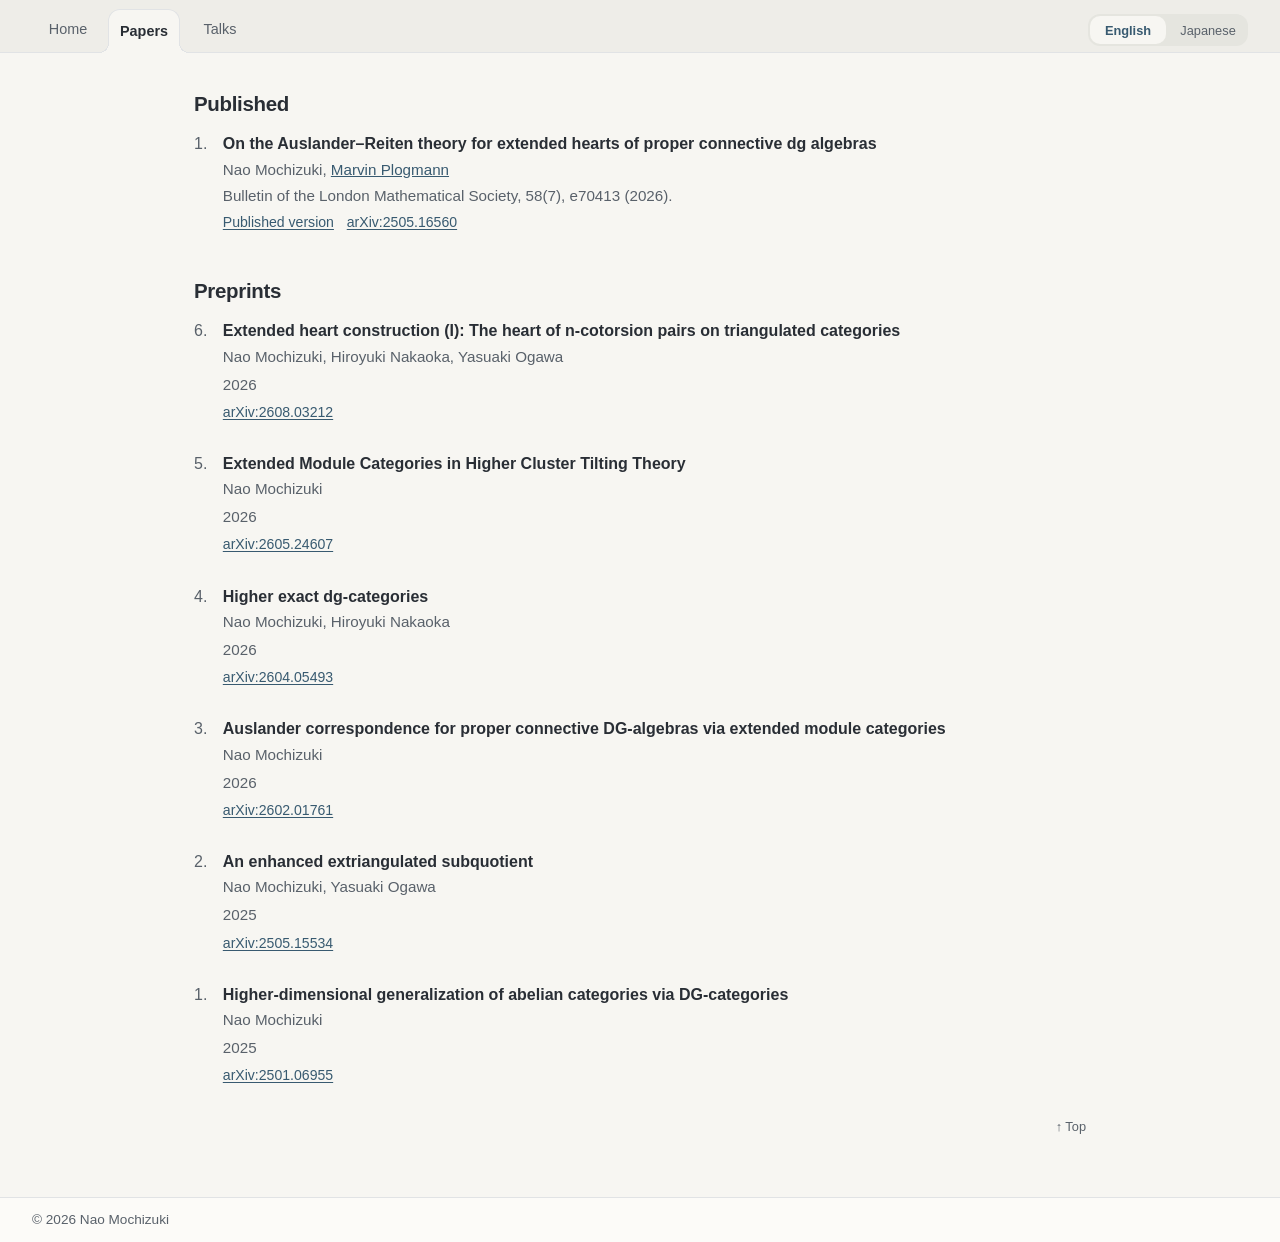
==== commit ad6a4c6e: "Link Marvin Plogmann's name to his homepage" ====
--- a/papers.html
+++ b/papers.html
@@ -7,7 +7,7 @@
     <link rel="canonical" href="https://naokichi118.github.io/papers.html">
     <title>Papers | Nao Mochizuki</title>
     <link rel="icon" href="favicon.svg" type="image/svg+xml">
-    <link rel="stylesheet" href="styles.20261114.min.css?v=20261118-tab-outline">
+    <link rel="stylesheet" href="styles.20261114.min.css?v=20261119-profile-center">
 </head>
 <body data-lang="en">
     <header class="site-header">
@@ -41,7 +41,7 @@
                                 <div class="published-header">
                                     <h3 class="published-title">On the Auslander–Reiten theory for extended hearts of proper connective dg algebras</h3>
                                 </div>
-                                <p class="published-authors">Nao Mochizuki, Marvin Plogmann</p>
+                                <p class="published-authors">Nao Mochizuki, <a href="https://sites.google.com/view/marvinplogmann" target="_blank" rel="noopener noreferrer">Marvin Plogmann</a></p>
                                 <p class="published-venue">Bulletin of the London Mathematical Society, 58(7), e70413 (2026).</p>
                                 <div class="published-links">
                                     <a href="https://londmathsoc.onlinelibrary.wiley.com/doi/full/10.1112/blms.70413" class="badge-arxiv" target="_blank" rel="noopener noreferrer">Published version</a>
--- a/styles.20261114.min.css
+++ b/styles.20261114.min.css
@@ -1 +1 @@
-:root { --primary-color: #292e35; --secondary-color: #59616a; --accent-color: #385a70; --text-color: #292e35; --bg-color: #f7f6f2; --subtle-bg: #f0f1f2; --white: #fcfbf8; --border-color: #e1e3e5; --hover-color: #254457; --surface-shadow: 0 8px 24px rgba(23, 32, 51, 0.06); } * { margin: 0; padding: 0; box-sizing: border-box; } body { font-family: -apple-system, BlinkMacSystemFont, 'Segoe UI', 'Roboto', 'Helvetica', 'Arial', 'Noto Sans JP', sans-serif; line-height: 1.65; color: var(--text-color); background-color: var(--bg-color); -webkit-font-smoothing: antialiased; } .container { width: min(100%, 1280px); margin: 0 auto; padding: 0 clamp(18px, 3vw, 32px); } .site-header { border-bottom: 1px solid var(--border-color); background-color: rgba(252, 251, 248, 0.96); } .header-top { display: flex; justify-content: space-between; } .header-actions { display: flex; align-items: center; gap: 0.5rem; flex-wrap: wrap; } .nav-actions { justify-content: flex-start; } .language-actions { justify-content: flex-end; margin-left: auto; } .header-link { background-color: var(--white); color: var(--text-color); border: 1px solid var(--border-color); padding: 0.42rem 0.85rem; border-radius: 999px; cursor: pointer; font-size: 0.9rem; font-weight: 600; transition: background-color 0.2s ease, border-color 0.2s ease, color 0.2s ease; text-decoration: none; display: inline-flex; align-items: center; justify-content: center; } .nav-actions .header-link { padding: 0; } .header-link:hover { background-color: var(--subtle-bg); border-color: #bdbdbd; } .nav-actions .header-link[aria-current="page"] { background-color: #eaf0f4; } .header-link:focus-visible, .sidebar-link-button:focus-visible { outline: 2px solid var(--hover-color); outline-offset: 2px; } body[data-lang="en"] [lang="ja"] { display: none !important; } body[data-lang="ja"] [lang="en"] { display: none !important; } body[data-lang="en"] .talk-event-native[lang="ja"] { display: block !important; } .page-layout { display: grid; grid-template-columns: clamp(230px, 21vw, 300px) minmax(0, 1fr); gap: clamp(1.25rem, 2.5vw, 2.25rem); align-items: start; padding-top: 2rem; padding-bottom: 3rem; } .content-page { padding-top: 2rem; padding-bottom: 3rem; } .sidebar { position: sticky; top: 20px; border: 1px solid var(--border-color); border-radius: 16px; overflow: hidden; background-color: var(--white); box-shadow: var(--surface-shadow); } .sidebar-inner { padding: clamp(1rem, 1.8vw, 1.35rem); } .sidebar-image { width: 100%; max-width: 100%; margin-bottom: 1rem; } .sidebar-image img { display: block; width: 100%; aspect-ratio: 16 / 10; object-fit: cover; object-position: center 12%; border-radius: 12px; border: 1px solid var(--border-color); } .sidebar-text h1 { font-size: clamp(1.5rem, 2vw, 1.8rem); line-height: 1.2; margin-bottom: 0.65rem; } .sidebar-text h1 span { display: block; font-size: 1em; color: var(--primary-color); margin-top: 0; } .sidebar-links { container-type: inline-size; container-name: profile-links; margin-top: 1rem; } .sidebar-links h2 { font-size: 0.95rem; font-weight: 700; letter-spacing: 0.04em; margin-bottom: 0.85rem; color: var(--secondary-color); } .lead { font-size: 0.92rem; line-height: 1.55; color: var(--secondary-color); margin-bottom: 0.35rem; } .main-content { min-width: 0; } .content-section-inner { padding: 0; } main { padding: 0; } .section { padding: clamp(1.25rem, 2vw, 1.75rem); background-color: var(--white); border: 1px solid var(--border-color); border-radius: 16px; box-shadow: 0 2px 10px rgba(23, 32, 51, 0.035); } .section.alt { background-color: var(--white); } .sidebar.section { padding: 0; box-shadow: var(--surface-shadow); } .section + .section { margin-top: 1rem; } .section h2 { font-size: clamp(1.28rem, 1.6vw, 1.5rem); line-height: 1.25; letter-spacing: -0.015em; margin-bottom: 1rem; padding-bottom: 0.65rem; border-bottom: 1px solid var(--border-color); } .section p, .section li { font-size: 1rem; } .sidebar .lead { font-size: 0.92rem; } .content-section-inner > p { max-width: 75ch; } .profile-list, .career-list, .links-list { padding-left: 1.25rem; } .profile-list { margin-top: 0.75rem; } .profile-list li, .career-list li, .links-list li { margin-bottom: 0.55rem; } .profile-list li::marker, .career-list li::marker { color: var(--accent-color); } .sidebar-links-list { list-style: none; padding-left: 0; } .sidebar-links-list li { margin-bottom: 0; min-width: 0; } .sidebar-link-button { display: flex; align-items: center; justify-content: center; width: 100%; height: 44px; min-height: 44px; padding: 0.25rem 0.15rem; border: 1px solid var(--border-color); border-radius: 8px; background-color: var(--white); color: var(--text-color); text-decoration: none; font-size: 0.8rem; line-height: 1.3; letter-spacing: normal; white-space: nowrap; font-weight: 600; transition: transform 0.15s ease, background-color 0.2s ease, border-color 0.2s ease, box-shadow 0.2s ease; box-shadow: 0 1px 2px rgba(17, 17, 17, 0.04); } .sidebar-link-button > span:last-child { min-width: 0; white-space: nowrap; } .sidebar-link-button:hover { transform: translateY(-1px); background-color: var(--white); border-color: #bdbdbd; color: var(--text-color); box-shadow: 0 4px 12px rgba(17, 17, 17, 0.08); } .sidebar-link-icon { display: inline-flex; flex: 0 0 14px; width: 14px; height: 14px; object-fit: contain; margin-right: 3px; } .organization-grid, .preprints-grid, .published-grid, .talks-grid { display: grid; gap: 0.8rem; } .preprint-card, .published-card, .talk-card { border: 1px solid var(--border-color); border-radius: 12px; background-color: #fbfcfe; box-shadow: none; } .organization-title { font-size: 1rem; line-height: 1.5; margin-bottom: 0.5rem; } .organization-meta { color: var(--secondary-color); font-size: 0.92em; } /**/ .preprint-card::before { width: fit-content; justify-self: start; content: "#" attr(data-order); display: inline-flex; align-items: center; border-radius: 999px; padding: 0.12rem 0.55rem; margin-top: 0.1rem; background-color: #edf3ff; border: 1px solid #cddcff; color: var(--accent-color); font-size: 0.82rem; font-weight: 600; line-height: 1.3; grid-column: 1; grid-row: 1; } .preprint-card { display: grid; grid-template-columns: auto minmax(0, 1fr); column-gap: 0.65rem; align-items: start; } .preprint-header { display: flex; justify-content: space-between; align-items: flex-start; gap: 0.8rem; grid-column: 2; grid-row: 1; min-width: 0; } .preprint-title { font-size: 1rem; line-height: 1.5; } .preprint-authors { color: var(--secondary-color); grid-column: 1 / -1; } .preprint-links { grid-column: 1 / -1; } .published-card { border-color: #c8d0de; background: linear-gradient(180deg, #fbfcff 0%, #ffffff 100%); padding: 1.15rem 1.2rem; display: grid; grid-template-columns: auto minmax(0, 1fr); column-gap: 0.65rem; row-gap: 0.4rem; align-items: start; } .published-card::before { content: "#" attr(data-order); display: inline-flex; align-items: center; border-radius: 999px; padding: 0.12rem 0.55rem; background-color: #edf3ff; border: 1px solid #cddcff; color: var(--accent-color); font-size: 0.82rem; font-weight: 600; line-height: 1.3; width: fit-content; margin-top: 0.1rem; grid-column: 1; grid-row: 1; } .published-header { display: flex; justify-content: space-between; align-items: flex-start; gap: 0.8rem; grid-column: 2; grid-row: 1; min-width: 0; } .published-title { font-size: 1rem; line-height: 1.5; margin: 0; } .published-authors { margin: 0; color: var(--secondary-color); line-height: 1.45; grid-column: 1 / -1; } .published-venue { margin: 0; font-size: 0.95rem; font-weight: 600; color: var(--secondary-color); line-height: 1.35; grid-column: 1 / -1; } .published-links { margin-top: 0.05rem; display: flex; flex-wrap: wrap; gap: 0.45rem; grid-column: 1 / -1; } .talk-header { display: flex; justify-content: space-between; align-items: flex-start; gap: 0.8rem; } .talk-title { font-size: 1rem; line-height: 1.5; } .talk-date { border: 1px solid var(--border-color); border-radius: 999px; padding: 0.12rem 0.55rem; font-size: 0.85rem; color: var(--secondary-color); line-height: 1.3; white-space: nowrap; } .talk-event { margin-top: 0.3rem; color: var(--secondary-color); font-size: 0.92em; } .section .organization-meta, .section .preprint-authors, .section .published-authors, .section .published-venue, .section .talk-event, .section .talk-location { font-size: 1rem; line-height: 1.5; } .organization-meta strong { font-size: inherit; } .badge-arxiv { display: inline-flex; align-items: center; border-radius: 999px; padding: 0.2rem 0.65rem; background-color: #edf3ff; border: 1px solid #cddcff; font-size: 0.88rem; font-weight: 600; text-decoration: none; } a { color: var(--accent-color); } a:hover { color: var(--hover-color); } .site-footer { border-top: 1px solid var(--border-color); padding: .75rem 0; color: var(--secondary-color); background-color: var(--white); } .site-footer p { font-size: .85rem; line-height: 1.5; } @media (max-width: 900px) { .sidebar-link-button { font-size: 0.8rem; } .page-layout { grid-template-columns: 1fr; gap: 1.25rem; padding-top: 1.25rem; } .sidebar { position: static; } .sidebar-inner { display: grid; grid-template-columns: minmax(160px, 220px) minmax(0, 1fr); column-gap: 1.25rem; align-items: center; } .sidebar-image { max-width: 220px; margin-bottom: 0; grid-row: 1 / span 2; } .sidebar-links { grid-column: 2; margin-top: 0.75rem; padding-top: 0.75rem; } } @media (max-width: 768px) { .container { width: 100%; padding: 0 18px; } .container.content-page { padding-top: 1.25rem; padding-bottom: 2rem; } /**/ .header-top { flex-direction: row; align-items: center; gap: 0.5rem; padding-inline: 12px; } .header-actions { flex-wrap: nowrap; gap: 0.25rem; } .language-actions { justify-content: flex-end; margin-left: auto; flex: 0 0 auto; } .header-link { padding: 0.4rem 0.5rem; min-height: 44px; font-size: 0.8125rem; white-space: nowrap; } .nav-actions .header-link { width: 3.75rem; height: 44px; flex-basis: 3.75rem; padding: 0; } .site-header { padding: 0.8rem 0; } .section { padding: 1.1rem; } .section + .section { margin-top: 0.5rem; } .content-section-inner { padding: 0; } } @media (max-width: 600px) { .preprint-card, .published-card { grid-template-columns: minmax(0, 1fr) auto; row-gap: 0.65rem; padding: 1rem; } .preprint-card::before, .published-card::before { grid-column: 1; grid-row: 1; margin-top: 0; } .preprint-header, .published-header { display: contents; } .preprint-title, .published-title { grid-column: 1 / -1; grid-row: 2; } .preprint-authors, .preprint-links, .published-links { margin-top: 0; } .sidebar-inner { display: block; } .sidebar-image { max-width: min(220px, 100%); margin: 0 auto 1rem; } .sidebar-text { text-align: center; } .sidebar-links { margin-top: 0.85rem; } } @media (max-width: 480px) { .sidebar-image { max-width: min(220px, 100%); } .sidebar-text h1 { font-size: 1.55rem; } .section p, .section li { font-size: 0.95rem; } .talk-header { flex-direction: column-reverse; gap: 0.4rem; } } /**/ .language-actions { gap: 0; flex-wrap: nowrap; } .language-option { border: 0; padding: 0; color: var(--text-color); font-family: inherit; cursor: pointer; } .language-option:focus-visible { outline: 2px solid var(--accent-color); outline-offset: -3px; } @media (max-width: 768px) { .language-option { width: 64px; height: 42px; font-size: 12px; } } @media (max-width: 360px) { .nav-actions .header-link { width: 48px; flex-basis: 48px; font-size: 12px; } } /**/ .affiliation-university { white-space: nowrap; } @media (max-width: 768px) { .container.page-layout { padding-top: 1.25rem; padding-bottom: 3rem; } } .sidebar .profile-email { margin-top: 0.6rem; font-size: 0.8rem; overflow-wrap: anywhere; color: var(--secondary-color); } /**/ .sidebar-links-list .sidebar-link-button { width: fit-content; height: auto; min-height: 0; padding: 3px 0; margin-inline: auto; border: 0; border-radius: 0; background: transparent; color: var(--accent-color); font-weight: 400; box-shadow: none; transition: none; } .sidebar-links-list .sidebar-link-button:hover { transform: none; background: transparent; box-shadow: none; text-decoration: underline; } /**/ .organization-grid { gap: 1rem; } .organization-item { padding: 0; border: 0; background: none; box-shadow: none; } .organization-item .organization-title { font-size: 0.95rem; font-weight: 600; margin-bottom: 0.2rem; line-height: 1.45; } .organization-item .organization-meta { font-size: 0.85rem; line-height: 1.5; margin: 0.1rem 0; } /**/ .preprints-grid, .published-grid, .talks-grid { gap: 0.65rem; } .preprint-card, .published-card, .talk-card { padding: 0.75rem 0.9rem; } .preprint-header, .published-header, .talk-header { gap: 0.6rem; } .preprint-authors { margin-top: 0.45rem; } .preprint-links { margin-top: 0.5rem; } @media (max-width: 600px) { .preprint-card, .published-card { row-gap: 0.5rem; } .preprint-authors, .preprint-links { margin-top: 0; } } /**/ .preprint-card, .published-card { padding: 0.6rem 0.8rem; row-gap: 0.3rem; } .preprints-grid, .published-grid { gap: 0.5rem; } .preprint-authors, .preprint-links { margin-top: 0.25rem; } .preprint-links, .published-links { display: flex; flex-wrap: wrap; gap: 0.25rem 0.8rem; } .preprint-links .badge-arxiv, .published-links .badge-arxiv { display: inline; border: 0; border-radius: 0; background: none; padding: 0; font-size: 0.88rem; font-weight: 400; text-decoration: underline; text-underline-offset: 2px; } @media (max-width: 600px) { .preprint-authors, .preprint-links { margin-top: 0; } } /**/ @media (min-width: 901px) { .sidebar-inner { padding: .8rem; } } @media (max-width: 600px) { .sidebar-image { max-width: min(280px, 100%); margin-bottom: .8rem; } } /**/ .page-layout > .main-content > .section { padding: .35rem .25rem; border: 0; border-radius: 0; background: transparent; box-shadow: none; } .page-layout > .main-content > .section + .section { margin-top: 2rem; } .page-layout > .main-content > .section h2 { border-bottom: 0; padding-bottom: 0; margin-bottom: .8rem; } /**/ .content-page > .main-content > .section { padding: .35rem .25rem; border: 0; border-radius: 0; background: transparent; box-shadow: none; } .content-page > .main-content > .section + .section { margin-top: 2rem; } .content-page > .main-content > .section h2 { border-bottom: 0; padding-bottom: 0; margin-bottom: 1rem; } .content-page .preprint-card, .content-page .published-card, .content-page .talk-card { padding: 0; border: 0; border-radius: 0; background: transparent; box-shadow: none; } .talk-event a { text-decoration: underline; text-underline-offset: 2px; } /**/ .content-page .preprint-card, .content-page .published-card { display: block; } .content-page .preprint-card::before, .content-page .published-card::before { display: none; } .content-page .preprint-header, .content-page .published-header { display: block; } .content-page .preprint-title, .content-page .published-title { font-weight: 600; } .content-page .preprint-authors, .content-page .published-authors, .content-page .published-venue, .content-page .paper-year { margin: .2rem 0 0; font-size: .95rem; font-weight: 400; } .content-page .paper-year { color: var(--secondary-color); } .content-page .preprint-links, .content-page .published-links { margin-top: .25rem; } /**/ .content-page .talk-header { display: block; } .content-page .talk-title { font-weight: 600; } .content-page .talk-date { border: 0; border-radius: 0; background: transparent; padding: 0; margin-top: .2rem; font-size: .9rem; font-weight: 400; } .content-page .talk-event, .content-page .talk-location { margin-top: .2rem; font-size: .95rem; } /**/ .content-page .preprint-card, .content-page .published-card, .content-page .talk-card { position: relative; padding-left: 1.8rem; } .content-page .preprint-card::before, .content-page .published-card::before, .content-page .talk-card::before { content: attr(data-order) "."; display: block; position: absolute; left: 0; top: 0; margin: 0; padding: 0; border: 0; border-radius: 0; background: transparent; color: var(--secondary-color); font-size: 1rem; line-height: 1.5; font-weight: 400; } /**/ .profile-list li::marker { color: var(--secondary-color); } /**/ .container.content-page { max-width: 964px; } .content-page .preprints-grid, .content-page .published-grid, .content-page .talks-grid { gap: 1.75rem; } .content-page .preprint-authors, .content-page .published-authors { margin-top: .15rem; } .talk-year-heading { font-size: 1.15rem; line-height: 1.4; color: var(--primary-color); margin: 1rem 0 -.75rem; font-weight: 600; } .talk-year-heading:first-child { margin-top: 0; } /**/ .header-top { flex-wrap: nowrap; gap: .5rem; } .nav-actions { gap: .25rem; flex-wrap: nowrap; } .nav-actions .header-link { width: 4.5rem; flex: 0 0 4.5rem; height: 44px; border: 0; box-shadow: none; font-size: .9rem; font-weight: 500; transition: none; text-decoration: none; } .nav-actions .header-link:hover { background: transparent; color: var(--accent-color); } .language-actions { border: 0; } .language-option { height: 44px; background: transparent; font-size: .8rem; font-weight: 500; } .language-option + .language-option { border-left: 0; } .language-option[aria-pressed="true"] { background: #edf2f4; } @media (max-width: 768px) { .nav-actions .header-link { width: 54px; flex-basis: 54px; font-size: 13px; } .language-option { width: 60px; font-size: 11px; } } @media (max-width: 360px) { .header-top { gap: .25rem; } .nav-actions { gap: 0; } .nav-actions .header-link { width: 46px; flex-basis: 46px; } .language-option { width: 56px; } } /**/ .site-header { padding: .65rem 0 0; background: #eeede8; } .header-top { align-items: flex-end; } .nav-actions { align-items: flex-end; } .nav-actions .header-link { position: relative; border-radius: 12px 12px 0 0; background: transparent; color: var(--secondary-color); } .nav-actions .header-link[aria-current="page"] { z-index: 1; margin-bottom: -1px; border: 1px solid var(--border-color); border-bottom: 0; background: var(--bg-color); color: var(--primary-color); font-weight: 600; } .nav-actions .header-link[aria-current="page"]::before, .nav-actions .header-link[aria-current="page"]::after { content: ""; position: absolute; bottom: 0; width: 10px; height: 10px; pointer-events: none; } .nav-actions .header-link[aria-current="page"]::before { left: -10px; background: radial-gradient(circle at 0 0, transparent 9px, var(--border-color) 9px 10px, var(--bg-color) 10px); } .nav-actions .header-link[aria-current="page"]::after { right: -10px; background: radial-gradient(circle at 100% 0, transparent 9px, var(--border-color) 9px 10px, var(--bg-color) 10px); } /**/ .site-header { padding-top: .5rem; } .nav-actions .header-link[aria-current="page"] { height: 44px; } .language-actions { margin-bottom: 0; } /**/ .language-actions { position: relative; isolation: isolate; overflow: visible; background: transparent; border-radius: 12px; } .language-actions::before { content: ""; position: absolute; inset: 6px 0; z-index: -2; border-radius: 12px; background: #e5e5df; } .language-option, .language-option[aria-pressed="true"] { position: relative; background: transparent; color: var(--secondary-color); border-radius: 12px; transition: none; } .language-option[aria-pressed="true"] { color: var(--accent-color); font-weight: 600; } .language-option[aria-pressed="true"]::before { content: ""; position: absolute; inset: 8px 2px; z-index: -1; border-radius: 10px; background: var(--bg-color); } /**/ .language-option { width: 80px; } @media (max-width: 768px) { .language-option { width: 66px; } } @media (max-width: 360px) { .language-option { width: 62px; } } /**/ .talks-heading-row { display: flex; align-items: center; gap: 1rem; margin-bottom: 1.25rem; } .content-page > .main-content > .section .talks-heading-row h2 { margin: 0; padding: 0; } .talk-year-nav { display: flex; gap: .35rem; } .talk-year-nav a { display: inline-flex; align-items: center; justify-content: center; min-width: 52px; min-height: 44px; padding: 0 .5rem; border-radius: 8px; background: #eeede8; color: var(--accent-color); font-size: .85rem; text-decoration: none; } .talk-year-nav a:hover { background: #e5e5df; } .talk-year-heading { scroll-margin-top: 70px; } /**/ #talks-top { scroll-margin-top: 70px; } .talk-top-link { justify-self: end; display: inline-flex; align-items: center; min-height: 44px; padding: 0 .25rem; color: var(--secondary-color); font-size: .8rem; text-decoration: none; } .talk-top-link:hover { color: var(--accent-color); } .page-top-row { display: flex; justify-content: flex-end; margin-top: .75rem; } #page-top { scroll-margin-top: 60px; } /**/ .sidebar-links { border-top: 0; padding-top: 0; } .sidebar-links-list { display: flex; flex-wrap: nowrap; justify-content: center; gap: 4px; width: calc(100% + 16px); margin-inline: -8px; } .sidebar-links-list li { flex: 0 0 auto; } .sidebar-links-list .sidebar-link-button { font-size: 12px; } .sidebar-links-list .sidebar-link-icon { width: 12px; height: 12px; flex-basis: 12px; margin-right: 1px; } @container profile-links (min-width: 250px) { .sidebar-links-list { gap: 6px; } .sidebar-links-list .sidebar-link-button { font-size: 13px; } .sidebar-links-list .sidebar-link-icon { width: 14px; height: 14px; flex-basis: 14px; margin-right: 2px; } } /**/ @media (min-width: 901px) { .sidebar-links-list { flex-direction: column; align-items: center; gap: 4px; width: 100%; margin-inline: 0; } .sidebar-links-list .sidebar-link-button { font-size: 1rem; } .sidebar-links-list .sidebar-link-icon { width: 16px; height: 16px; flex-basis: 16px; margin-right: 3px; } } @media (min-width: 901px) { .sidebar .profile-email { font-size: .9rem; } }
+:root { --primary-color: #292e35; --secondary-color: #59616a; --accent-color: #385a70; --text-color: #292e35; --bg-color: #f7f6f2; --subtle-bg: #f0f1f2; --white: #fcfbf8; --border-color: #e1e3e5; --hover-color: #254457; --surface-shadow: 0 8px 24px rgba(23, 32, 51, 0.06); } * { margin: 0; padding: 0; box-sizing: border-box; } body { font-family: -apple-system, BlinkMacSystemFont, 'Segoe UI', 'Roboto', 'Helvetica', 'Arial', 'Noto Sans JP', sans-serif; line-height: 1.65; color: var(--text-color); background-color: var(--bg-color); -webkit-font-smoothing: antialiased; } .container { width: min(100%, 1280px); margin: 0 auto; padding: 0 clamp(18px, 3vw, 32px); } .site-header { border-bottom: 1px solid var(--border-color); background-color: rgba(252, 251, 248, 0.96); } .header-top { display: flex; justify-content: space-between; } .header-actions { display: flex; align-items: center; gap: 0.5rem; flex-wrap: wrap; } .nav-actions { justify-content: flex-start; } .language-actions { justify-content: flex-end; margin-left: auto; } .header-link { background-color: var(--white); color: var(--text-color); border: 1px solid var(--border-color); padding: 0.42rem 0.85rem; border-radius: 999px; cursor: pointer; font-size: 0.9rem; font-weight: 600; transition: background-color 0.2s ease, border-color 0.2s ease, color 0.2s ease; text-decoration: none; display: inline-flex; align-items: center; justify-content: center; } .nav-actions .header-link { padding: 0; } .header-link:hover { background-color: var(--subtle-bg); border-color: #bdbdbd; } .nav-actions .header-link[aria-current="page"] { background-color: #eaf0f4; } .header-link:focus-visible, .sidebar-link-button:focus-visible { outline: 2px solid var(--hover-color); outline-offset: 2px; } body[data-lang="en"] [lang="ja"] { display: none !important; } body[data-lang="ja"] [lang="en"] { display: none !important; } body[data-lang="en"] .talk-event-native[lang="ja"] { display: block !important; } .page-layout { display: grid; grid-template-columns: clamp(230px, 21vw, 300px) minmax(0, 1fr); gap: clamp(1.25rem, 2.5vw, 2.25rem); align-items: start; padding-top: 2rem; padding-bottom: 3rem; } .content-page { padding-top: 2rem; padding-bottom: 3rem; } .sidebar { position: sticky; top: 20px; border: 1px solid var(--border-color); border-radius: 16px; overflow: hidden; background-color: var(--white); box-shadow: var(--surface-shadow); } .sidebar-inner { padding: clamp(1rem, 1.8vw, 1.35rem); } .sidebar-image { width: 100%; max-width: 100%; margin-bottom: 1rem; } .sidebar-image img { display: block; width: 100%; aspect-ratio: 16 / 10; object-fit: cover; object-position: center 12%; border-radius: 12px; border: 1px solid var(--border-color); } .sidebar-text h1 { font-size: clamp(1.5rem, 2vw, 1.8rem); line-height: 1.2; margin-bottom: 0.65rem; } .sidebar-text h1 span { display: block; font-size: 1em; color: var(--primary-color); margin-top: 0; } .sidebar-links { container-type: inline-size; container-name: profile-links; margin-top: 1rem; } .sidebar-links h2 { font-size: 0.95rem; font-weight: 700; letter-spacing: 0.04em; margin-bottom: 0.85rem; color: var(--secondary-color); } .lead { font-size: 0.92rem; line-height: 1.55; color: var(--secondary-color); margin-bottom: 0.35rem; } .main-content { min-width: 0; } .content-section-inner { padding: 0; } main { padding: 0; } .section { padding: clamp(1.25rem, 2vw, 1.75rem); background-color: var(--white); border: 1px solid var(--border-color); border-radius: 16px; box-shadow: 0 2px 10px rgba(23, 32, 51, 0.035); } .section.alt { background-color: var(--white); } .sidebar.section { padding: 0; box-shadow: var(--surface-shadow); } .section + .section { margin-top: 1rem; } .section h2 { font-size: clamp(1.28rem, 1.6vw, 1.5rem); line-height: 1.25; letter-spacing: -0.015em; margin-bottom: 1rem; padding-bottom: 0.65rem; border-bottom: 1px solid var(--border-color); } .section p, .section li { font-size: 1rem; } .sidebar .lead { font-size: 0.92rem; } .content-section-inner > p { max-width: 75ch; } .profile-list, .career-list, .links-list { padding-left: 1.25rem; } .profile-list { margin-top: 0.75rem; } .profile-list li, .career-list li, .links-list li { margin-bottom: 0.55rem; } .profile-list li::marker, .career-list li::marker { color: var(--accent-color); } .sidebar-links-list { list-style: none; padding-left: 0; } .sidebar-links-list li { margin-bottom: 0; min-width: 0; } .sidebar-link-button { display: flex; align-items: center; justify-content: center; width: 100%; height: 44px; min-height: 44px; padding: 0.25rem 0.15rem; border: 1px solid var(--border-color); border-radius: 8px; background-color: var(--white); color: var(--text-color); text-decoration: none; font-size: 0.8rem; line-height: 1.3; letter-spacing: normal; white-space: nowrap; font-weight: 600; transition: transform 0.15s ease, background-color 0.2s ease, border-color 0.2s ease, box-shadow 0.2s ease; box-shadow: 0 1px 2px rgba(17, 17, 17, 0.04); } .sidebar-link-button > span:last-child { min-width: 0; white-space: nowrap; } .sidebar-link-button:hover { transform: translateY(-1px); background-color: var(--white); border-color: #bdbdbd; color: var(--text-color); box-shadow: 0 4px 12px rgba(17, 17, 17, 0.08); } .sidebar-link-icon { display: inline-flex; flex: 0 0 14px; width: 14px; height: 14px; object-fit: contain; margin-right: 3px; } .organization-grid, .preprints-grid, .published-grid, .talks-grid { display: grid; gap: 0.8rem; } .preprint-card, .published-card, .talk-card { border: 1px solid var(--border-color); border-radius: 12px; background-color: #fbfcfe; box-shadow: none; } .organization-title { font-size: 1rem; line-height: 1.5; margin-bottom: 0.5rem; } .organization-meta { color: var(--secondary-color); font-size: 0.92em; } /**/ .preprint-card::before { width: fit-content; justify-self: start; content: "#" attr(data-order); display: inline-flex; align-items: center; border-radius: 999px; padding: 0.12rem 0.55rem; margin-top: 0.1rem; background-color: #edf3ff; border: 1px solid #cddcff; color: var(--accent-color); font-size: 0.82rem; font-weight: 600; line-height: 1.3; grid-column: 1; grid-row: 1; } .preprint-card { display: grid; grid-template-columns: auto minmax(0, 1fr); column-gap: 0.65rem; align-items: start; } .preprint-header { display: flex; justify-content: space-between; align-items: flex-start; gap: 0.8rem; grid-column: 2; grid-row: 1; min-width: 0; } .preprint-title { font-size: 1rem; line-height: 1.5; } .preprint-authors { color: var(--secondary-color); grid-column: 1 / -1; } .preprint-links { grid-column: 1 / -1; } .published-card { border-color: #c8d0de; background: linear-gradient(180deg, #fbfcff 0%, #ffffff 100%); padding: 1.15rem 1.2rem; display: grid; grid-template-columns: auto minmax(0, 1fr); column-gap: 0.65rem; row-gap: 0.4rem; align-items: start; } .published-card::before { content: "#" attr(data-order); display: inline-flex; align-items: center; border-radius: 999px; padding: 0.12rem 0.55rem; background-color: #edf3ff; border: 1px solid #cddcff; color: var(--accent-color); font-size: 0.82rem; font-weight: 600; line-height: 1.3; width: fit-content; margin-top: 0.1rem; grid-column: 1; grid-row: 1; } .published-header { display: flex; justify-content: space-between; align-items: flex-start; gap: 0.8rem; grid-column: 2; grid-row: 1; min-width: 0; } .published-title { font-size: 1rem; line-height: 1.5; margin: 0; } .published-authors { margin: 0; color: var(--secondary-color); line-height: 1.45; grid-column: 1 / -1; } .published-venue { margin: 0; font-size: 0.95rem; font-weight: 600; color: var(--secondary-color); line-height: 1.35; grid-column: 1 / -1; } .published-links { margin-top: 0.05rem; display: flex; flex-wrap: wrap; gap: 0.45rem; grid-column: 1 / -1; } .talk-header { display: flex; justify-content: space-between; align-items: flex-start; gap: 0.8rem; } .talk-title { font-size: 1rem; line-height: 1.5; } .talk-date { border: 1px solid var(--border-color); border-radius: 999px; padding: 0.12rem 0.55rem; font-size: 0.85rem; color: var(--secondary-color); line-height: 1.3; white-space: nowrap; } .talk-event { margin-top: 0.3rem; color: var(--secondary-color); font-size: 0.92em; } .section .organization-meta, .section .preprint-authors, .section .published-authors, .section .published-venue, .section .talk-event, .section .talk-location { font-size: 1rem; line-height: 1.5; } .organization-meta strong { font-size: inherit; } .badge-arxiv { display: inline-flex; align-items: center; border-radius: 999px; padding: 0.2rem 0.65rem; background-color: #edf3ff; border: 1px solid #cddcff; font-size: 0.88rem; font-weight: 600; text-decoration: none; } a { color: var(--accent-color); } a:hover { color: var(--hover-color); } .site-footer { border-top: 1px solid var(--border-color); padding: .75rem 0; color: var(--secondary-color); background-color: var(--white); } .site-footer p { font-size: .85rem; line-height: 1.5; } @media (max-width: 900px) { .sidebar-link-button { font-size: 0.8rem; } .page-layout { grid-template-columns: 1fr; gap: 1.25rem; padding-top: 1.25rem; } .sidebar { position: static; } .sidebar-inner { display: grid; grid-template-columns: minmax(160px, 220px) minmax(0, 1fr); column-gap: 1.25rem; align-items: center; } .sidebar-image { max-width: 220px; margin-bottom: 0; grid-row: 1 / span 2; } .sidebar-links { grid-column: 2; margin-top: 0.75rem; padding-top: 0.75rem; } } @media (max-width: 768px) { .container { width: 100%; padding: 0 18px; } .container.content-page { padding-top: 1.25rem; padding-bottom: 2rem; } /**/ .header-top { flex-direction: row; align-items: center; gap: 0.5rem; padding-inline: 12px; } .header-actions { flex-wrap: nowrap; gap: 0.25rem; } .language-actions { justify-content: flex-end; margin-left: auto; flex: 0 0 auto; } .header-link { padding: 0.4rem 0.5rem; min-height: 44px; font-size: 0.8125rem; white-space: nowrap; } .nav-actions .header-link { width: 3.75rem; height: 44px; flex-basis: 3.75rem; padding: 0; } .site-header { padding: 0.8rem 0; } .section { padding: 1.1rem; } .section + .section { margin-top: 0.5rem; } .content-section-inner { padding: 0; } } @media (max-width: 600px) { .preprint-card, .published-card { grid-template-columns: minmax(0, 1fr) auto; row-gap: 0.65rem; padding: 1rem; } .preprint-card::before, .published-card::before { grid-column: 1; grid-row: 1; margin-top: 0; } .preprint-header, .published-header { display: contents; } .preprint-title, .published-title { grid-column: 1 / -1; grid-row: 2; } .preprint-authors, .preprint-links, .published-links { margin-top: 0; } .sidebar-inner { display: block; } .sidebar-image { max-width: min(220px, 100%); margin: 0 auto 1rem; } .sidebar-text { text-align: center; } .sidebar-links { margin-top: 0.85rem; } } @media (max-width: 480px) { .sidebar-image { max-width: min(220px, 100%); } .sidebar-text h1 { font-size: 1.55rem; } .section p, .section li { font-size: 0.95rem; } .talk-header { flex-direction: column-reverse; gap: 0.4rem; } } /**/ .language-actions { gap: 0; flex-wrap: nowrap; } .language-option { border: 0; padding: 0; color: var(--text-color); font-family: inherit; cursor: pointer; } .language-option:focus-visible { outline: 2px solid var(--accent-color); outline-offset: -3px; } @media (max-width: 768px) { .language-option { width: 64px; height: 42px; font-size: 12px; } } @media (max-width: 360px) { .nav-actions .header-link { width: 48px; flex-basis: 48px; font-size: 12px; } } /**/ .affiliation-university { white-space: nowrap; } @media (max-width: 768px) { .container.page-layout { padding-top: 1.25rem; padding-bottom: 3rem; } } .sidebar .profile-email { margin-top: 0.6rem; font-size: 0.8rem; overflow-wrap: anywhere; color: var(--secondary-color); } /**/ .sidebar-links-list .sidebar-link-button { width: fit-content; height: auto; min-height: 0; padding: 3px 0; margin-inline: auto; border: 0; border-radius: 0; background: transparent; color: var(--accent-color); font-weight: 400; box-shadow: none; transition: none; } .sidebar-links-list .sidebar-link-button:hover { transform: none; background: transparent; box-shadow: none; text-decoration: underline; } /**/ .organization-grid { gap: 1rem; } .organization-item { padding: 0; border: 0; background: none; box-shadow: none; } .organization-item .organization-title { font-size: 0.95rem; font-weight: 600; margin-bottom: 0.2rem; line-height: 1.45; } .organization-item .organization-meta { font-size: 0.85rem; line-height: 1.5; margin: 0.1rem 0; } /**/ .preprints-grid, .published-grid, .talks-grid { gap: 0.65rem; } .preprint-card, .published-card, .talk-card { padding: 0.75rem 0.9rem; } .preprint-header, .published-header, .talk-header { gap: 0.6rem; } .preprint-authors { margin-top: 0.45rem; } .preprint-links { margin-top: 0.5rem; } @media (max-width: 600px) { .preprint-card, .published-card { row-gap: 0.5rem; } .preprint-authors, .preprint-links { margin-top: 0; } } /**/ .preprint-card, .published-card { padding: 0.6rem 0.8rem; row-gap: 0.3rem; } .preprints-grid, .published-grid { gap: 0.5rem; } .preprint-authors, .preprint-links { margin-top: 0.25rem; } .preprint-links, .published-links { display: flex; flex-wrap: wrap; gap: 0.25rem 0.8rem; } .preprint-links .badge-arxiv, .published-links .badge-arxiv { display: inline; border: 0; border-radius: 0; background: none; padding: 0; font-size: 0.88rem; font-weight: 400; text-decoration: underline; text-underline-offset: 2px; } @media (max-width: 600px) { .preprint-authors, .preprint-links { margin-top: 0; } } /**/ @media (min-width: 901px) { .sidebar-inner { padding: .8rem; } } @media (max-width: 600px) { .sidebar-image { max-width: min(280px, 100%); margin-bottom: .8rem; } } /**/ .page-layout > .main-content > .section { padding: .35rem .25rem; border: 0; border-radius: 0; background: transparent; box-shadow: none; } .page-layout > .main-content > .section + .section { margin-top: 2rem; } .page-layout > .main-content > .section h2 { border-bottom: 0; padding-bottom: 0; margin-bottom: .8rem; } /**/ .content-page > .main-content > .section { padding: .35rem .25rem; border: 0; border-radius: 0; background: transparent; box-shadow: none; } .content-page > .main-content > .section + .section { margin-top: 2rem; } .content-page > .main-content > .section h2 { border-bottom: 0; padding-bottom: 0; margin-bottom: 1rem; } .content-page .preprint-card, .content-page .published-card, .content-page .talk-card { padding: 0; border: 0; border-radius: 0; background: transparent; box-shadow: none; } .talk-event a { text-decoration: underline; text-underline-offset: 2px; } /**/ .content-page .preprint-card, .content-page .published-card { display: block; } .content-page .preprint-card::before, .content-page .published-card::before { display: none; } .content-page .preprint-header, .content-page .published-header { display: block; } .content-page .preprint-title, .content-page .published-title { font-weight: 600; } .content-page .preprint-authors, .content-page .published-authors, .content-page .published-venue, .content-page .paper-year { margin: .2rem 0 0; font-size: .95rem; font-weight: 400; } .content-page .paper-year { color: var(--secondary-color); } .content-page .preprint-links, .content-page .published-links { margin-top: .25rem; } /**/ .content-page .talk-header { display: block; } .content-page .talk-title { font-weight: 600; } .content-page .talk-date { border: 0; border-radius: 0; background: transparent; padding: 0; margin-top: .2rem; font-size: .9rem; font-weight: 400; } .content-page .talk-event, .content-page .talk-location { margin-top: .2rem; font-size: .95rem; } /**/ .content-page .preprint-card, .content-page .published-card, .content-page .talk-card { position: relative; padding-left: 1.8rem; } .content-page .preprint-card::before, .content-page .published-card::before, .content-page .talk-card::before { content: attr(data-order) "."; display: block; position: absolute; left: 0; top: 0; margin: 0; padding: 0; border: 0; border-radius: 0; background: transparent; color: var(--secondary-color); font-size: 1rem; line-height: 1.5; font-weight: 400; } /**/ .profile-list li::marker { color: var(--secondary-color); } /**/ .container.content-page { max-width: 964px; } .content-page .preprints-grid, .content-page .published-grid, .content-page .talks-grid { gap: 1.75rem; } .content-page .preprint-authors, .content-page .published-authors { margin-top: .15rem; } .talk-year-heading { font-size: 1.15rem; line-height: 1.4; color: var(--primary-color); margin: 1rem 0 -.75rem; font-weight: 600; } .talk-year-heading:first-child { margin-top: 0; } /**/ .header-top { flex-wrap: nowrap; gap: .5rem; } .nav-actions { gap: .25rem; flex-wrap: nowrap; } .nav-actions .header-link { width: 4.5rem; flex: 0 0 4.5rem; height: 44px; border: 0; box-shadow: none; font-size: .9rem; font-weight: 500; transition: none; text-decoration: none; } .nav-actions .header-link:hover { background: transparent; color: var(--accent-color); } .language-actions { border: 0; } .language-option { height: 44px; background: transparent; font-size: .8rem; font-weight: 500; } .language-option + .language-option { border-left: 0; } .language-option[aria-pressed="true"] { background: #edf2f4; } @media (max-width: 768px) { .nav-actions .header-link { width: 54px; flex-basis: 54px; font-size: 13px; } .language-option { width: 60px; font-size: 11px; } } @media (max-width: 360px) { .header-top { gap: .25rem; } .nav-actions { gap: 0; } .nav-actions .header-link { width: 46px; flex-basis: 46px; } .language-option { width: 56px; } } /**/ .site-header { padding: .65rem 0 0; background: #eeede8; } .header-top { align-items: flex-end; } .nav-actions { align-items: flex-end; } .nav-actions .header-link { position: relative; border-radius: 12px 12px 0 0; background: transparent; color: var(--secondary-color); } .nav-actions .header-link[aria-current="page"] { z-index: 1; margin-bottom: -1px; border: 1px solid var(--border-color); border-bottom: 0; background: var(--bg-color); color: var(--primary-color); font-weight: 600; } .nav-actions .header-link[aria-current="page"]::before, .nav-actions .header-link[aria-current="page"]::after { content: ""; position: absolute; bottom: 0; width: 10px; height: 10px; pointer-events: none; } .nav-actions .header-link[aria-current="page"]::before { left: -10px; background: radial-gradient(circle at 0 0, transparent 9px, var(--border-color) 9px 10px, var(--bg-color) 10px); } .nav-actions .header-link[aria-current="page"]::after { right: -10px; background: radial-gradient(circle at 100% 0, transparent 9px, var(--border-color) 9px 10px, var(--bg-color) 10px); } /**/ .site-header { padding-top: .5rem; } .nav-actions .header-link[aria-current="page"] { height: 44px; } .language-actions { margin-bottom: 0; } /**/ .language-actions { position: relative; isolation: isolate; overflow: visible; background: transparent; border-radius: 12px; } .language-actions::before { content: ""; position: absolute; inset: 6px 0; z-index: -2; border-radius: 12px; background: #e5e5df; } .language-option, .language-option[aria-pressed="true"] { position: relative; background: transparent; color: var(--secondary-color); border-radius: 12px; transition: none; } .language-option[aria-pressed="true"] { color: var(--accent-color); font-weight: 600; } .language-option[aria-pressed="true"]::before { content: ""; position: absolute; inset: 8px 2px; z-index: -1; border-radius: 10px; background: var(--bg-color); } /**/ .language-option { width: 80px; } @media (max-width: 768px) { .language-option { width: 66px; } } @media (max-width: 360px) { .language-option { width: 62px; } } /**/ .talks-heading-row { display: flex; align-items: center; gap: 1rem; margin-bottom: 1.25rem; } .content-page > .main-content > .section .talks-heading-row h2 { margin: 0; padding: 0; } .talk-year-nav { display: flex; gap: .35rem; } .talk-year-nav a { display: inline-flex; align-items: center; justify-content: center; min-width: 52px; min-height: 44px; padding: 0 .5rem; border-radius: 8px; background: #eeede8; color: var(--accent-color); font-size: .85rem; text-decoration: none; } .talk-year-nav a:hover { background: #e5e5df; } .talk-year-heading { scroll-margin-top: 70px; } /**/ #talks-top { scroll-margin-top: 70px; } .talk-top-link { justify-self: end; display: inline-flex; align-items: center; min-height: 44px; padding: 0 .25rem; color: var(--secondary-color); font-size: .8rem; text-decoration: none; } .talk-top-link:hover { color: var(--accent-color); } .page-top-row { display: flex; justify-content: flex-end; margin-top: .75rem; } #page-top { scroll-margin-top: 60px; } /**/ .sidebar-links { border-top: 0; padding-top: 0; } .sidebar-links-list { display: flex; flex-wrap: nowrap; justify-content: center; gap: 4px; width: calc(100% + 16px); margin-inline: -8px; } .sidebar-links-list li { flex: 0 0 auto; } .sidebar-links-list .sidebar-link-button { font-size: 12px; } .sidebar-links-list .sidebar-link-icon { width: 12px; height: 12px; flex-basis: 12px; margin-right: 1px; } @container profile-links (min-width: 250px) { .sidebar-links-list { gap: 6px; } .sidebar-links-list .sidebar-link-button { font-size: 13px; } .sidebar-links-list .sidebar-link-icon { width: 14px; height: 14px; flex-basis: 14px; margin-right: 2px; } } /**/ @media (min-width: 901px) { .sidebar-links-list { flex-direction: column; align-items: center; gap: 4px; width: 100%; margin-inline: 0; } .sidebar-links-list .sidebar-link-button { font-size: .9375rem; } .sidebar-links-list .sidebar-link-icon { width: 16px; height: 16px; flex-basis: 16px; margin-right: 3px; } } @media (min-width: 901px) { .page-layout { grid-template-columns: clamp(320px, 25vw, 340px) minmax(0, 1fr); } .sidebar-text { text-align: center; } .sidebar .profile-email { font-size: .9rem; white-space: nowrap; overflow-wrap: normal; } }
